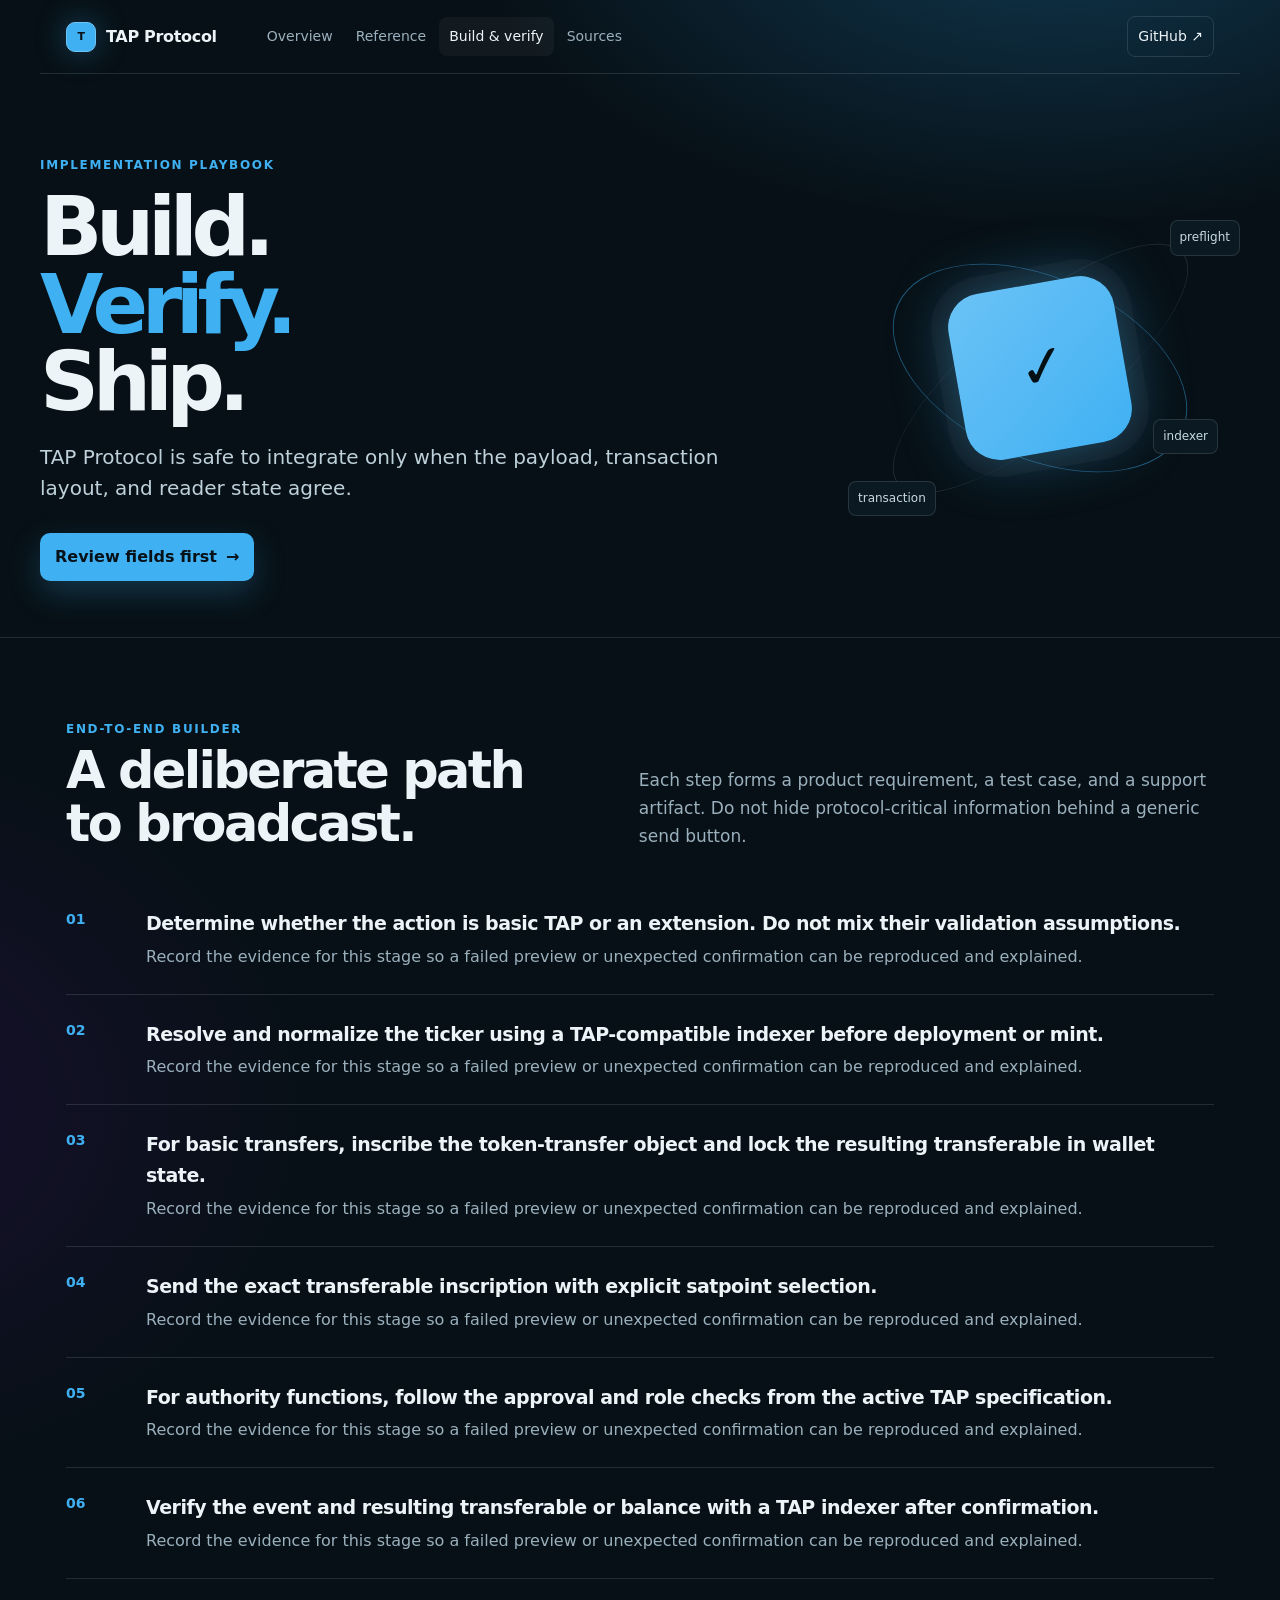
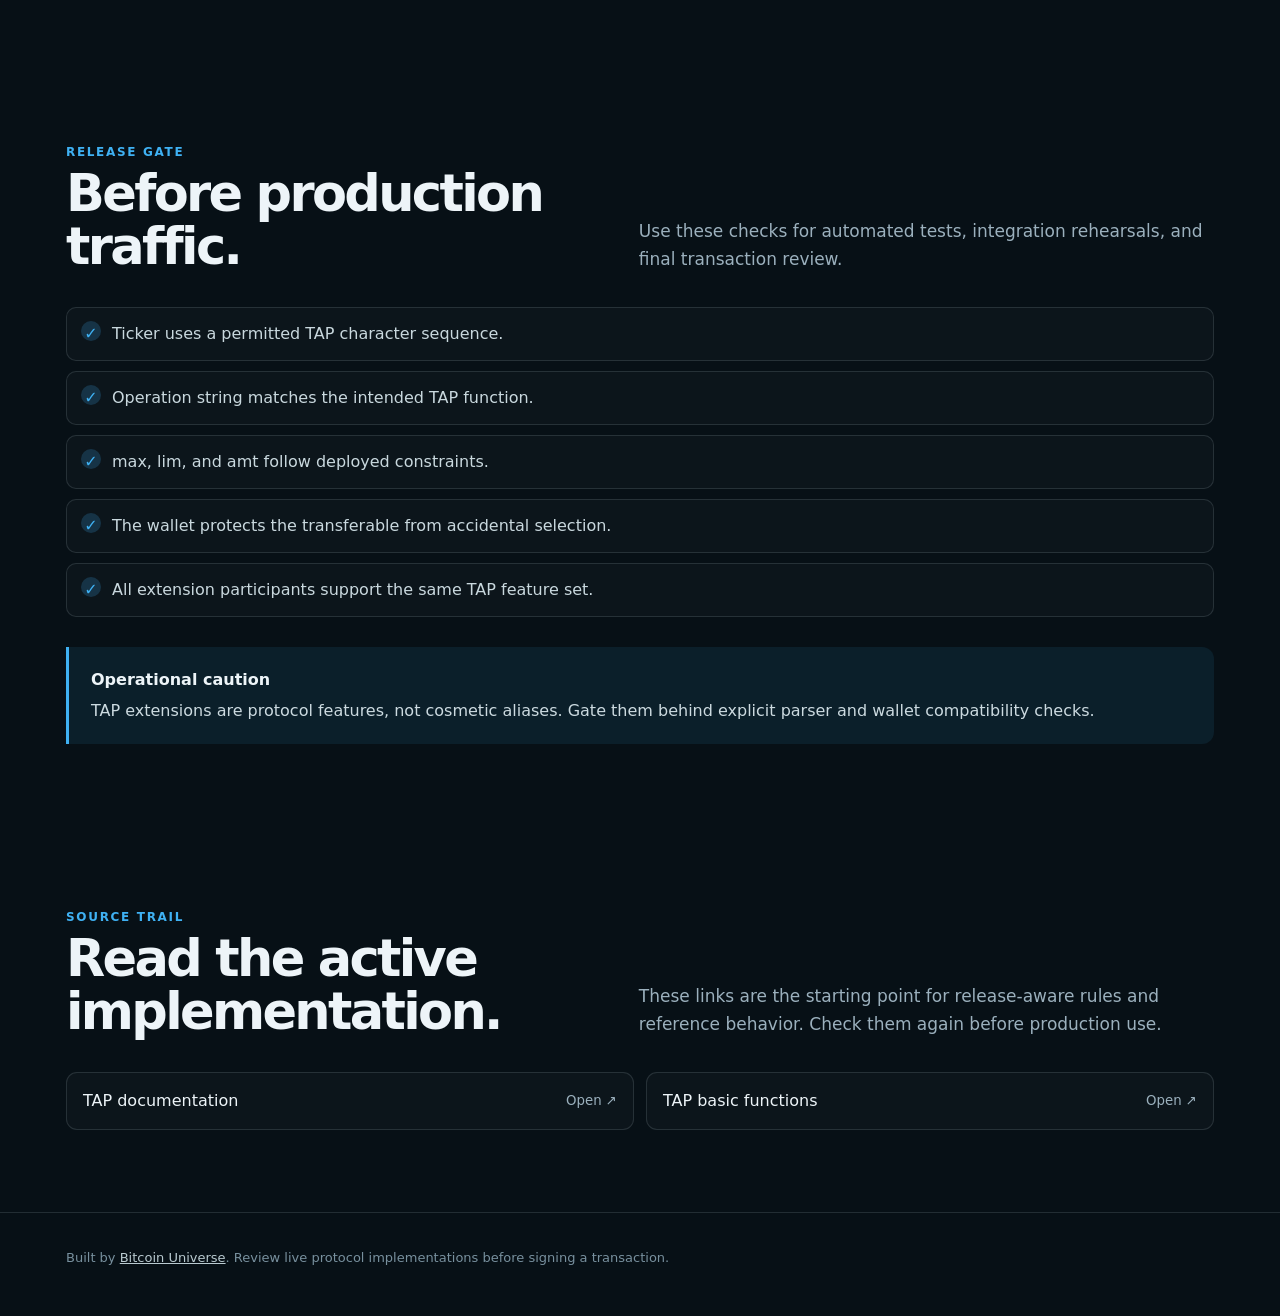
==== guide.html @ 57fd05d0 "Replace generic docs with protocol manuals" ====
<!doctype html>
<html lang="en"><head><meta charset="utf-8"><meta name="viewport" content="width=device-width,initial-scale=1"><meta name="description" content="Implementation and verification guide for TAP Protocol."><meta name="theme-color" content="#071016"><title>TAP Protocol build guide | Bitcoin Universe Docs</title><style>
:root{--accent:hsl(202 88% 60%);--ink:#edf4f8;--muted:#9bb0bd;--paper:#071016;--panel:#0d1921;--line:rgba(214,239,247,.13);--soft:rgba(255,255,255,.045)}*{box-sizing:border-box}html{scroll-behavior:smooth}body{margin:0;color:var(--ink);background:radial-gradient(900px 480px at 82% -80px,hsla(202,90%,56%,.25),transparent 64%),radial-gradient(680px 540px at -12% 38%,hsla(280,82%,48%,.12),transparent 70%),var(--paper);font:16px/1.62 ui-sans-serif,system-ui,-apple-system,BlinkMacSystemFont,"Segoe UI",sans-serif}.top{height:74px;display:flex;gap:22px;align-items:center;max-width:1200px;margin:auto;padding:0 26px;border-bottom:1px solid var(--line);position:relative;z-index:4}.brand{display:flex;align-items:center;gap:10px;color:var(--ink);text-decoration:none;font-weight:760;letter-spacing:-.02em}.brand b{display:grid;place-items:center;width:30px;height:30px;border:1px solid color-mix(in srgb,var(--accent),white 25%);border-radius:9px;color:#081115;background:var(--accent);font-size:11px;box-shadow:0 0 30px color-mix(in srgb,var(--accent),transparent 65%)}nav{display:flex;gap:3px;margin-left:18px}nav a,.repo{color:var(--muted);text-decoration:none;padding:8px 10px;border-radius:8px;font-size:14px}nav a:hover,nav a.active{color:var(--ink);background:var(--soft)}.repo{margin-left:auto;border:1px solid var(--line);color:var(--ink)}.wrap{max-width:1200px;margin:auto;padding:0 26px}.hero{min-height:520px;padding:82px 0 56px;display:grid;grid-template-columns:minmax(0,1fr) 400px;gap:55px;align-items:center}.eyebrow{font-size:12px;letter-spacing:.14em;text-transform:uppercase;color:var(--accent);font-weight:800}.hero h1{font-size:clamp(48px,7.7vw,94px);letter-spacing:-.078em;line-height:.94;margin:13px 0 22px;max-width:720px}.hero p{color:#bed0da;font-size:20px;line-height:1.55;max-width:690px;margin:0}.chips{display:flex;flex-wrap:wrap;gap:8px;margin-top:28px}.chip{padding:6px 10px;border:1px solid var(--line);border-radius:999px;color:#c3d1d8;background:rgba(255,255,255,.025);font-size:12px}.cta{display:inline-flex;align-items:center;gap:9px;margin-top:29px;padding:11px 15px;background:var(--accent);color:#061118;text-decoration:none;font-weight:800;border-radius:10px;box-shadow:0 12px 32px color-mix(in srgb,var(--accent),transparent 77%)}.orbit{height:380px;position:relative;display:grid;place-items:center;isolation:isolate}.orbit:before,.orbit:after{content:"";position:absolute;border:1px solid color-mix(in srgb,var(--accent),transparent 55%);border-radius:50%;z-index:-1}.orbit:before{width:310px;height:310px;transform:rotate(24deg) scaleY(.58)}.orbit:after{width:365px;height:365px;border-color:var(--line);transform:rotate(-39deg) scaleY(.33)}.core{width:168px;height:168px;border-radius:34px;display:grid;place-items:center;background:linear-gradient(140deg,color-mix(in srgb,var(--accent),white 22%),var(--accent));color:#051014;font-size:58px;font-weight:900;letter-spacing:-.11em;box-shadow:0 0 0 17px rgba(255,255,255,.028),0 0 60px color-mix(in srgb,var(--accent),transparent 58%);transform:rotate(-10deg)}.node{position:absolute;border:1px solid var(--line);background:#0b1922;color:#c8d9e1;padding:7px 9px;border-radius:8px;font-size:12px}.node.one{top:42px;right:0}.node.two{bottom:42px;left:8px}.node.three{right:22px;bottom:104px}.divider{height:1px;background:var(--line)}section{padding:82px 0}.section-head{display:grid;grid-template-columns:minmax(0,1fr) minmax(0,1.1fr);gap:50px;margin-bottom:34px}.section-head h2{letter-spacing:-.052em;font-size:clamp(29px,4.1vw,51px);line-height:1.03;margin:6px 0 0}.section-head p{color:var(--muted);align-self:end;margin:0;font-size:17px}.grid{display:grid;gap:16px}.four{grid-template-columns:repeat(4,1fr)}.three{grid-template-columns:repeat(3,1fr)}.card{border:1px solid var(--line);background:linear-gradient(145deg,rgba(255,255,255,.055),rgba(255,255,255,.018));border-radius:15px;padding:20px;min-width:0}.card .number{color:var(--accent);font-size:12px;font-weight:800;letter-spacing:.11em}.card h3{font-size:18px;letter-spacing:-.025em;line-height:1.2;margin:15px 0 8px}.card p{color:var(--muted);font-size:14px;margin:0}.steps{counter-reset:step}.step{counter-increment:step;position:relative;padding:22px 17px 18px 29px;border-left:1px solid var(--line)}.step:before{content:counter(step,decimal-leading-zero);position:absolute;top:22px;left:-11px;color:var(--accent);font-size:10px;font-weight:900;background:var(--paper);padding:3px}.step h3{margin:0 0 7px;font-size:17px;line-height:1.25}.step p{margin:0;color:var(--muted);font-size:14px}.callout{border-left:3px solid var(--accent);border-radius:0 12px 12px 0;background:color-mix(in srgb,var(--accent),transparent 91%);padding:20px 22px;color:#ccdae0}.callout b{display:block;color:var(--ink);margin-bottom:5px}.packet{padding:0;overflow:hidden}.packet header{display:flex;align-items:center;justify-content:space-between;padding:13px 16px;border-bottom:1px solid var(--line);font-size:13px;font-weight:800}.packet button{background:transparent;color:var(--muted);border:1px solid var(--line);border-radius:6px;padding:4px 7px;cursor:pointer;font:inherit;font-size:11px}.packet button:hover{color:var(--ink)}pre{white-space:pre-wrap;overflow:auto;padding:18px;margin:0;color:#c5e7f3;font:13px/1.65 ui-monospace,SFMono-Regular,Consolas,monospace;background:#071219}.table-wrap{overflow:auto;border:1px solid var(--line);border-radius:14px}table{width:100%;border-collapse:collapse;min-width:690px;background:rgba(255,255,255,.018)}th,td{text-align:left;padding:14px 15px;border-bottom:1px solid var(--line);vertical-align:top}th{font-size:11px;letter-spacing:.1em;text-transform:uppercase;color:var(--accent);background:rgba(255,255,255,.025)}td{font-size:14px;color:#c0d0d8}td:first-child{font-family:ui-monospace,monospace;color:#ecf5f8;font-weight:700}tr:last-child td{border-bottom:0}.checklist{list-style:none;padding:0;margin:0;display:grid;gap:10px}.checklist li{display:flex;gap:11px;padding:13px 14px;border:1px solid var(--line);border-radius:10px;color:#c9d8de;background:rgba(255,255,255,.025)}.checklist li:before{content:'✓';display:grid;place-items:center;flex:0 0 20px;width:20px;height:20px;border-radius:50%;background:color-mix(in srgb,var(--accent),transparent 80%);color:var(--accent);font-weight:900}.sources{display:grid;grid-template-columns:repeat(2,minmax(0,1fr));gap:12px}.source{display:flex;align-items:center;justify-content:space-between;gap:16px;padding:15px 16px;border:1px solid var(--line);border-radius:11px;color:var(--ink);text-decoration:none;background:rgba(255,255,255,.025)}.source small{color:var(--muted);white-space:nowrap}.footer{padding:34px 0 48px;border-top:1px solid var(--line);color:#78909e;font-size:13px}.footer a{color:#b9cad0}.guide-list{display:grid;gap:0;counter-reset:guide}.guide-list article{counter-increment:guide;display:grid;grid-template-columns:62px 1fr;gap:18px;padding:24px 0;border-bottom:1px solid var(--line)}.guide-list article:before{content:counter(guide,decimal-leading-zero);color:var(--accent);font-weight:900;font-size:14px}.guide-list h3{margin:0 0 5px;font-size:19px;letter-spacing:-.025em}.guide-list p{margin:0;color:var(--muted)}.mini{font-size:13px;color:var(--muted)}@media(max-width:800px){.top{padding:0 16px;height:auto;min-height:66px;flex-wrap:wrap;gap:8px}.brand{margin-right:auto}nav{order:3;margin:0 -8px 7px;width:100%;overflow:auto}.repo{margin:0}.wrap{padding:0 17px}.hero{grid-template-columns:1fr;padding:56px 0 26px;gap:5px;min-height:0}.hero h1{font-size:58px}.orbit{height:230px;transform:scale(.72);margin:-28px}.section-head{grid-template-columns:1fr;gap:15px}.four,.three{grid-template-columns:1fr}.sources{grid-template-columns:1fr}section{padding:55px 0}}
</style></head><body><header class="top"><a class="brand" href="index.html"><b>T</b><span>TAP Protocol</span></a><nav><a class="" href="index.html">Overview</a><a class="" href="reference.html">Reference</a><a class="active" href="guide.html">Build & verify</a><a href="#sources">Sources</a></nav><a class="repo" href="https://github.com/bitcoinuniverse/tap-docs">GitHub ↗</a></header><main><div class="wrap hero" style="min-height:410px"><div><div class="eyebrow">Implementation playbook</div><h1 style="font-size:clamp(46px,7vw,82px)">Build.<br><i style="font-style:normal;color:var(--accent)">Verify.</i><br>Ship.</h1><p>TAP Protocol is safe to integrate only when the payload, transaction layout, and reader state agree.</p><a class="cta" href="reference.html">Review fields first <span>→</span></a></div><div class="orbit" aria-hidden="true"><div class="core">✓</div><span class="node one">preflight</span><span class="node two">transaction</span><span class="node three">indexer</span></div></div><div class="divider"></div><section><div class="wrap"><div class="section-head"><div><div class="eyebrow">End-to-end builder</div><h2>A deliberate path to broadcast.</h2></div><p>Each step forms a product requirement, a test case, and a support artifact. Do not hide protocol-critical information behind a generic send button.</p></div><div class="guide-list"><article><div><h3>Determine whether the action is basic TAP or an extension. Do not mix their validation assumptions.</h3><p>Record the evidence for this stage so a failed preview or unexpected confirmation can be reproduced and explained.</p></div></article><article><div><h3>Resolve and normalize the ticker using a TAP-compatible indexer before deployment or mint.</h3><p>Record the evidence for this stage so a failed preview or unexpected confirmation can be reproduced and explained.</p></div></article><article><div><h3>For basic transfers, inscribe the token-transfer object and lock the resulting transferable in wallet state.</h3><p>Record the evidence for this stage so a failed preview or unexpected confirmation can be reproduced and explained.</p></div></article><article><div><h3>Send the exact transferable inscription with explicit satpoint selection.</h3><p>Record the evidence for this stage so a failed preview or unexpected confirmation can be reproduced and explained.</p></div></article><article><div><h3>For authority functions, follow the approval and role checks from the active TAP specification.</h3><p>Record the evidence for this stage so a failed preview or unexpected confirmation can be reproduced and explained.</p></div></article><article><div><h3>Verify the event and resulting transferable or balance with a TAP indexer after confirmation.</h3><p>Record the evidence for this stage so a failed preview or unexpected confirmation can be reproduced and explained.</p></div></article></div></div></section><section><div class="wrap"><div class="section-head"><div><div class="eyebrow">Release gate</div><h2>Before production traffic.</h2></div><p>Use these checks for automated tests, integration rehearsals, and final transaction review.</p></div><ul class="checklist"><li>Ticker uses a permitted TAP character sequence.</li><li>Operation string matches the intended TAP function.</li><li>max, lim, and amt follow deployed constraints.</li><li>The wallet protects the transferable from accidental selection.</li><li>All extension participants support the same TAP feature set.</li></ul><div class="callout" style="margin-top:30px"><b>Operational caution</b>TAP extensions are protocol features, not cosmetic aliases. Gate them behind explicit parser and wallet compatibility checks.</div></div></section><section id="sources"><div class="wrap"><div class="section-head"><div><div class="eyebrow">Source trail</div><h2>Read the active implementation.</h2></div><p>These links are the starting point for release-aware rules and reference behavior. Check them again before production use.</p></div><div class="sources"><a class="source" href="https://docs.tap-protocol.com/" target="_blank" rel="noreferrer"><span>TAP documentation</span><small>Open ↗</small></a><a class="source" href="https://docs.tap-protocol.com/functions/quickstart" target="_blank" rel="noreferrer"><span>TAP basic functions</span><small>Open ↗</small></a></div></div></section></main><footer class="footer"><div class="wrap">Built by <a href="https://github.com/bitcoinuniverse">Bitcoin Universe</a>. Review live protocol implementations before signing a transaction.</div></footer><script>for(const b of document.querySelectorAll('[data-copy]'))b.addEventListener('click',async()=>{try{await navigator.clipboard.writeText(b.dataset.copy);const t=b.textContent;b.textContent='Copied';setTimeout(()=>b.textContent=t,1200)}catch{b.textContent='Select text'}})</script></body></html>
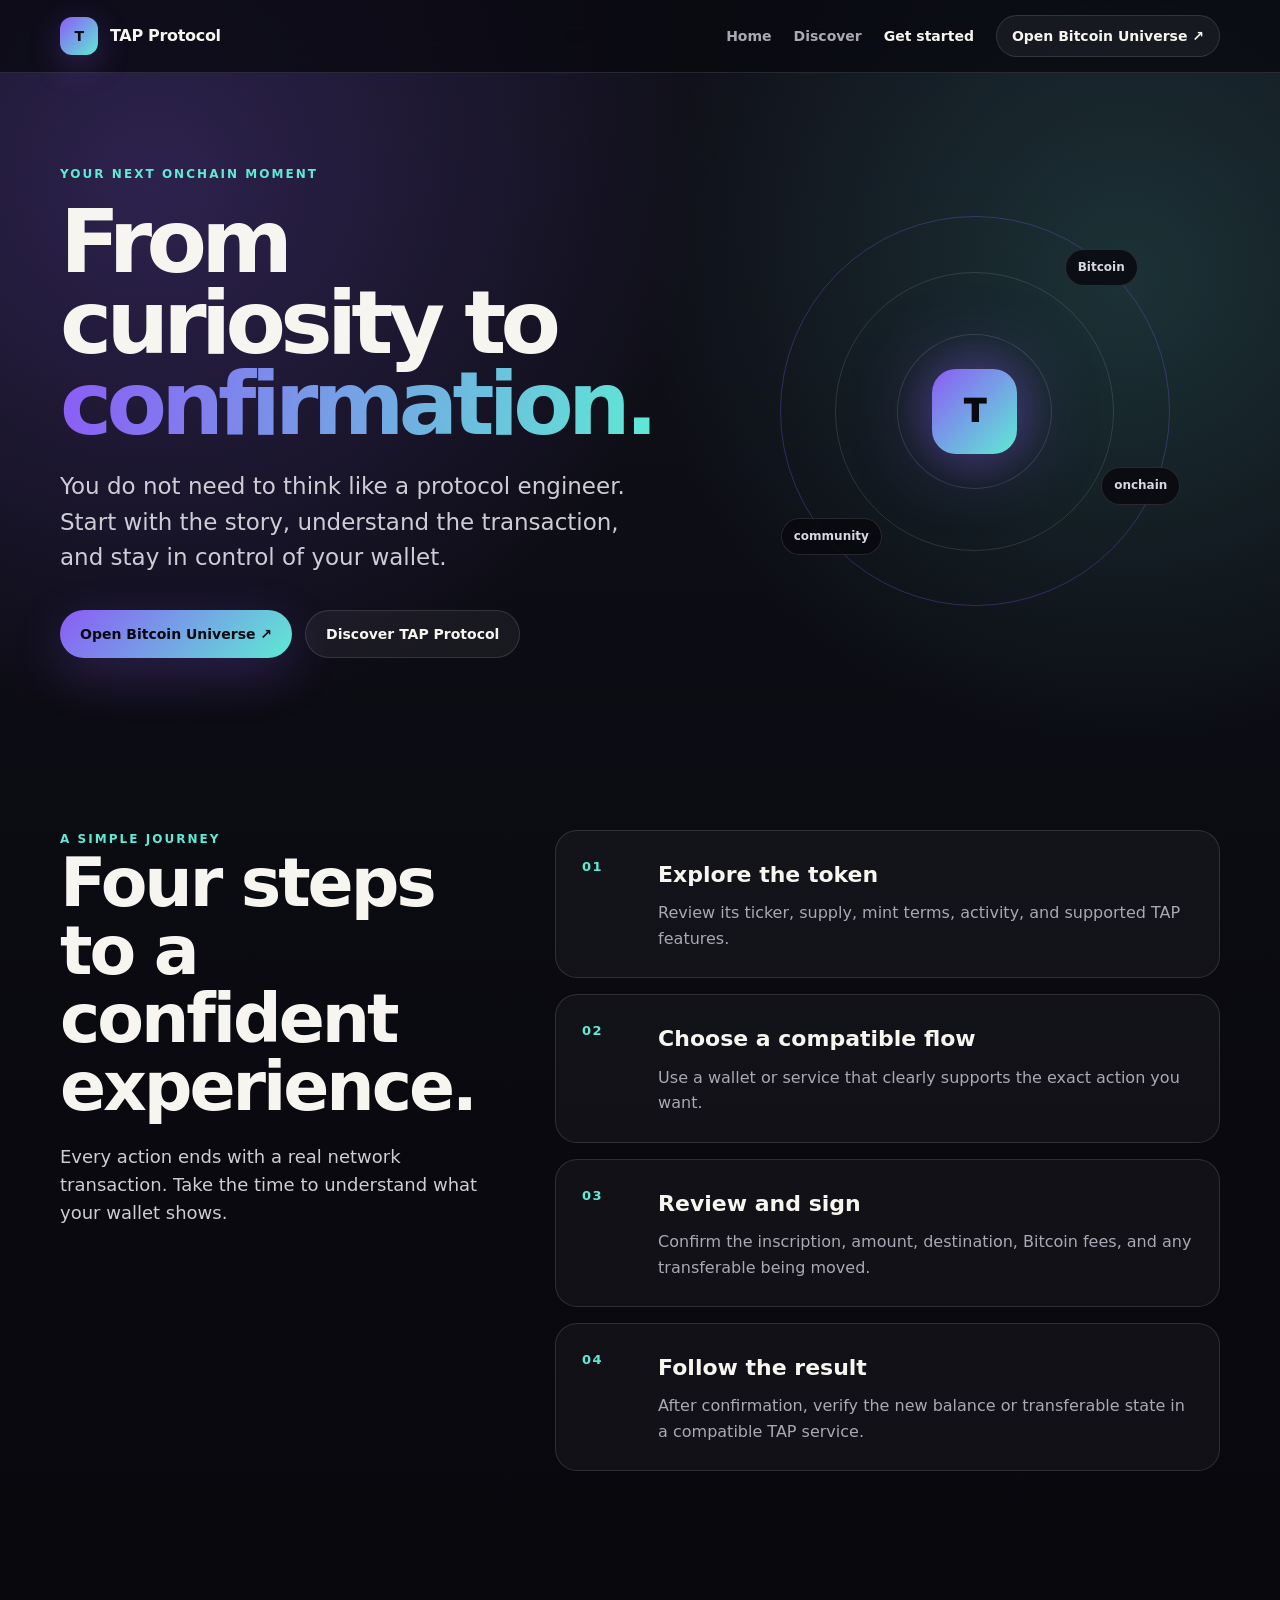
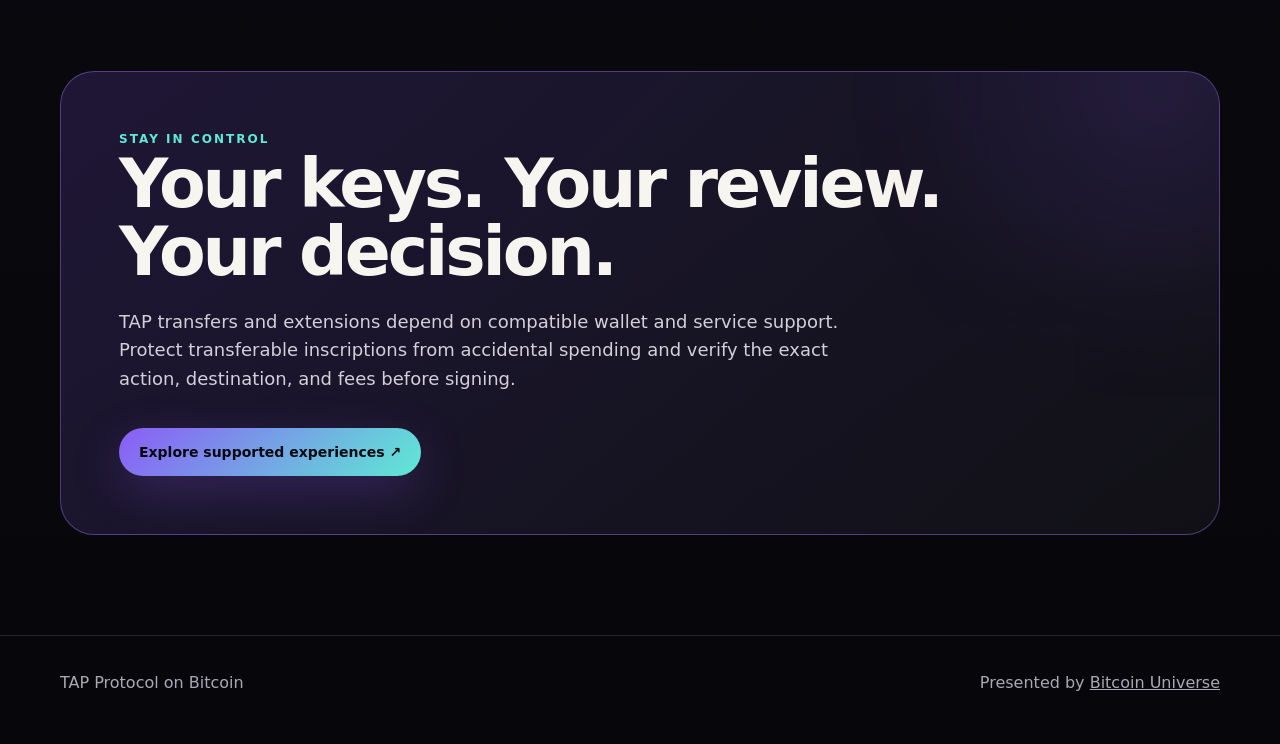
==== commit 6ad11027: "docs: make the public experience user-first" ====
--- a/guide.html
+++ b/guide.html
@@ -1,4 +1,18 @@
 <!doctype html>
-<html lang="en"><head><meta charset="utf-8"><meta name="viewport" content="width=device-width,initial-scale=1"><meta name="description" content="Implementation and verification guide for TAP Protocol."><meta name="theme-color" content="#071016"><title>TAP Protocol build guide | Bitcoin Universe Docs</title><style>
-:root{--accent:hsl(202 88% 60%);--ink:#edf4f8;--muted:#9bb0bd;--paper:#071016;--panel:#0d1921;--line:rgba(214,239,247,.13);--soft:rgba(255,255,255,.045)}*{box-sizing:border-box}html{scroll-behavior:smooth}body{margin:0;color:var(--ink);background:radial-gradient(900px 480px at 82% -80px,hsla(202,90%,56%,.25),transparent 64%),radial-gradient(680px 540px at -12% 38%,hsla(280,82%,48%,.12),transparent 70%),var(--paper);font:16px/1.62 ui-sans-serif,system-ui,-apple-system,BlinkMacSystemFont,"Segoe UI",sans-serif}.top{height:74px;display:flex;gap:22px;align-items:center;max-width:1200px;margin:auto;padding:0 26px;border-bottom:1px solid var(--line);position:relative;z-index:4}.brand{display:flex;align-items:center;gap:10px;color:var(--ink);text-decoration:none;font-weight:760;letter-spacing:-.02em}.brand b{display:grid;place-items:center;width:30px;height:30px;border:1px solid color-mix(in srgb,var(--accent),white 25%);border-radius:9px;color:#081115;background:var(--accent);font-size:11px;box-shadow:0 0 30px color-mix(in srgb,var(--accent),transparent 65%)}nav{display:flex;gap:3px;margin-left:18px}nav a,.repo{color:var(--muted);text-decoration:none;padding:8px 10px;border-radius:8px;font-size:14px}nav a:hover,nav a.active{color:var(--ink);background:var(--soft)}.repo{margin-left:auto;border:1px solid var(--line);color:var(--ink)}.wrap{max-width:1200px;margin:auto;padding:0 26px}.hero{min-height:520px;padding:82px 0 56px;display:grid;grid-template-columns:minmax(0,1fr) 400px;gap:55px;align-items:center}.eyebrow{font-size:12px;letter-spacing:.14em;text-transform:uppercase;color:var(--accent);font-weight:800}.hero h1{font-size:clamp(48px,7.7vw,94px);letter-spacing:-.078em;line-height:.94;margin:13px 0 22px;max-width:720px}.hero p{color:#bed0da;font-size:20px;line-height:1.55;max-width:690px;margin:0}.chips{display:flex;flex-wrap:wrap;gap:8px;margin-top:28px}.chip{padding:6px 10px;border:1px solid var(--line);border-radius:999px;color:#c3d1d8;background:rgba(255,255,255,.025);font-size:12px}.cta{display:inline-flex;align-items:center;gap:9px;margin-top:29px;padding:11px 15px;background:var(--accent);color:#061118;text-decoration:none;font-weight:800;border-radius:10px;box-shadow:0 12px 32px color-mix(in srgb,var(--accent),transparent 77%)}.orbit{height:380px;position:relative;display:grid;place-items:center;isolation:isolate}.orbit:before,.orbit:after{content:"";position:absolute;border:1px solid color-mix(in srgb,var(--accent),transparent 55%);border-radius:50%;z-index:-1}.orbit:before{width:310px;height:310px;transform:rotate(24deg) scaleY(.58)}.orbit:after{width:365px;height:365px;border-color:var(--line);transform:rotate(-39deg) scaleY(.33)}.core{width:168px;height:168px;border-radius:34px;display:grid;place-items:center;background:linear-gradient(140deg,color-mix(in srgb,var(--accent),white 22%),var(--accent));color:#051014;font-size:58px;font-weight:900;letter-spacing:-.11em;box-shadow:0 0 0 17px rgba(255,255,255,.028),0 0 60px color-mix(in srgb,var(--accent),transparent 58%);transform:rotate(-10deg)}.node{position:absolute;border:1px solid var(--line);background:#0b1922;color:#c8d9e1;padding:7px 9px;border-radius:8px;font-size:12px}.node.one{top:42px;right:0}.node.two{bottom:42px;left:8px}.node.three{right:22px;bottom:104px}.divider{height:1px;background:var(--line)}section{padding:82px 0}.section-head{display:grid;grid-template-columns:minmax(0,1fr) minmax(0,1.1fr);gap:50px;margin-bottom:34px}.section-head h2{letter-spacing:-.052em;font-size:clamp(29px,4.1vw,51px);line-height:1.03;margin:6px 0 0}.section-head p{color:var(--muted);align-self:end;margin:0;font-size:17px}.grid{display:grid;gap:16px}.four{grid-template-columns:repeat(4,1fr)}.three{grid-template-columns:repeat(3,1fr)}.card{border:1px solid var(--line);background:linear-gradient(145deg,rgba(255,255,255,.055),rgba(255,255,255,.018));border-radius:15px;padding:20px;min-width:0}.card .number{color:var(--accent);font-size:12px;font-weight:800;letter-spacing:.11em}.card h3{font-size:18px;letter-spacing:-.025em;line-height:1.2;margin:15px 0 8px}.card p{color:var(--muted);font-size:14px;margin:0}.steps{counter-reset:step}.step{counter-increment:step;position:relative;padding:22px 17px 18px 29px;border-left:1px solid var(--line)}.step:before{content:counter(step,decimal-leading-zero);position:absolute;top:22px;left:-11px;color:var(--accent);font-size:10px;font-weight:900;background:var(--paper);padding:3px}.step h3{margin:0 0 7px;font-size:17px;line-height:1.25}.step p{margin:0;color:var(--muted);font-size:14px}.callout{border-left:3px solid var(--accent);border-radius:0 12px 12px 0;background:color-mix(in srgb,var(--accent),transparent 91%);padding:20px 22px;color:#ccdae0}.callout b{display:block;color:var(--ink);margin-bottom:5px}.packet{padding:0;overflow:hidden}.packet header{display:flex;align-items:center;justify-content:space-between;padding:13px 16px;border-bottom:1px solid var(--line);font-size:13px;font-weight:800}.packet button{background:transparent;color:var(--muted);border:1px solid var(--line);border-radius:6px;padding:4px 7px;cursor:pointer;font:inherit;font-size:11px}.packet button:hover{color:var(--ink)}pre{white-space:pre-wrap;overflow:auto;padding:18px;margin:0;color:#c5e7f3;font:13px/1.65 ui-monospace,SFMono-Regular,Consolas,monospace;background:#071219}.table-wrap{overflow:auto;border:1px solid var(--line);border-radius:14px}table{width:100%;border-collapse:collapse;min-width:690px;background:rgba(255,255,255,.018)}th,td{text-align:left;padding:14px 15px;border-bottom:1px solid var(--line);vertical-align:top}th{font-size:11px;letter-spacing:.1em;text-transform:uppercase;color:var(--accent);background:rgba(255,255,255,.025)}td{font-size:14px;color:#c0d0d8}td:first-child{font-family:ui-monospace,monospace;color:#ecf5f8;font-weight:700}tr:last-child td{border-bottom:0}.checklist{list-style:none;padding:0;margin:0;display:grid;gap:10px}.checklist li{display:flex;gap:11px;padding:13px 14px;border:1px solid var(--line);border-radius:10px;color:#c9d8de;background:rgba(255,255,255,.025)}.checklist li:before{content:'✓';display:grid;place-items:center;flex:0 0 20px;width:20px;height:20px;border-radius:50%;background:color-mix(in srgb,var(--accent),transparent 80%);color:var(--accent);font-weight:900}.sources{display:grid;grid-template-columns:repeat(2,minmax(0,1fr));gap:12px}.source{display:flex;align-items:center;justify-content:space-between;gap:16px;padding:15px 16px;border:1px solid var(--line);border-radius:11px;color:var(--ink);text-decoration:none;background:rgba(255,255,255,.025)}.source small{color:var(--muted);white-space:nowrap}.footer{padding:34px 0 48px;border-top:1px solid var(--line);color:#78909e;font-size:13px}.footer a{color:#b9cad0}.guide-list{display:grid;gap:0;counter-reset:guide}.guide-list article{counter-increment:guide;display:grid;grid-template-columns:62px 1fr;gap:18px;padding:24px 0;border-bottom:1px solid var(--line)}.guide-list article:before{content:counter(guide,decimal-leading-zero);color:var(--accent);font-weight:900;font-size:14px}.guide-list h3{margin:0 0 5px;font-size:19px;letter-spacing:-.025em}.guide-list p{margin:0;color:var(--muted)}.mini{font-size:13px;color:var(--muted)}@media(max-width:800px){.top{padding:0 16px;height:auto;min-height:66px;flex-wrap:wrap;gap:8px}.brand{margin-right:auto}nav{order:3;margin:0 -8px 7px;width:100%;overflow:auto}.repo{margin:0}.wrap{padding:0 17px}.hero{grid-template-columns:1fr;padding:56px 0 26px;gap:5px;min-height:0}.hero h1{font-size:58px}.orbit{height:230px;transform:scale(.72);margin:-28px}.section-head{grid-template-columns:1fr;gap:15px}.four,.three{grid-template-columns:1fr}.sources{grid-template-columns:1fr}section{padding:55px 0}}
-</style></head><body><header class="top"><a class="brand" href="index.html"><b>T</b><span>TAP Protocol</span></a><nav><a class="" href="index.html">Overview</a><a class="" href="reference.html">Reference</a><a class="active" href="guide.html">Build & verify</a><a href="#sources">Sources</a></nav><a class="repo" href="https://github.com/bitcoinuniverse/tap-docs">GitHub ↗</a></header><main><div class="wrap hero" style="min-height:410px"><div><div class="eyebrow">Implementation playbook</div><h1 style="font-size:clamp(46px,7vw,82px)">Build.<br><i style="font-style:normal;color:var(--accent)">Verify.</i><br>Ship.</h1><p>TAP Protocol is safe to integrate only when the payload, transaction layout, and reader state agree.</p><a class="cta" href="reference.html">Review fields first <span>→</span></a></div><div class="orbit" aria-hidden="true"><div class="core">✓</div><span class="node one">preflight</span><span class="node two">transaction</span><span class="node three">indexer</span></div></div><div class="divider"></div><section><div class="wrap"><div class="section-head"><div><div class="eyebrow">End-to-end builder</div><h2>A deliberate path to broadcast.</h2></div><p>Each step forms a product requirement, a test case, and a support artifact. Do not hide protocol-critical information behind a generic send button.</p></div><div class="guide-list"><article><div><h3>Determine whether the action is basic TAP or an extension. Do not mix their validation assumptions.</h3><p>Record the evidence for this stage so a failed preview or unexpected confirmation can be reproduced and explained.</p></div></article><article><div><h3>Resolve and normalize the ticker using a TAP-compatible indexer before deployment or mint.</h3><p>Record the evidence for this stage so a failed preview or unexpected confirmation can be reproduced and explained.</p></div></article><article><div><h3>For basic transfers, inscribe the token-transfer object and lock the resulting transferable in wallet state.</h3><p>Record the evidence for this stage so a failed preview or unexpected confirmation can be reproduced and explained.</p></div></article><article><div><h3>Send the exact transferable inscription with explicit satpoint selection.</h3><p>Record the evidence for this stage so a failed preview or unexpected confirmation can be reproduced and explained.</p></div></article><article><div><h3>For authority functions, follow the approval and role checks from the active TAP specification.</h3><p>Record the evidence for this stage so a failed preview or unexpected confirmation can be reproduced and explained.</p></div></article><article><div><h3>Verify the event and resulting transferable or balance with a TAP indexer after confirmation.</h3><p>Record the evidence for this stage so a failed preview or unexpected confirmation can be reproduced and explained.</p></div></article></div></div></section><section><div class="wrap"><div class="section-head"><div><div class="eyebrow">Release gate</div><h2>Before production traffic.</h2></div><p>Use these checks for automated tests, integration rehearsals, and final transaction review.</p></div><ul class="checklist"><li>Ticker uses a permitted TAP character sequence.</li><li>Operation string matches the intended TAP function.</li><li>max, lim, and amt follow deployed constraints.</li><li>The wallet protects the transferable from accidental selection.</li><li>All extension participants support the same TAP feature set.</li></ul><div class="callout" style="margin-top:30px"><b>Operational caution</b>TAP extensions are protocol features, not cosmetic aliases. Gate them behind explicit parser and wallet compatibility checks.</div></div></section><section id="sources"><div class="wrap"><div class="section-head"><div><div class="eyebrow">Source trail</div><h2>Read the active implementation.</h2></div><p>These links are the starting point for release-aware rules and reference behavior. Check them again before production use.</p></div><div class="sources"><a class="source" href="https://docs.tap-protocol.com/" target="_blank" rel="noreferrer"><span>TAP documentation</span><small>Open ↗</small></a><a class="source" href="https://docs.tap-protocol.com/functions/quickstart" target="_blank" rel="noreferrer"><span>TAP basic functions</span><small>Open ↗</small></a></div></div></section></main><footer class="footer"><div class="wrap">Built by <a href="https://github.com/bitcoinuniverse">Bitcoin Universe</a>. Review live protocol implementations before signing a transaction.</div></footer><script>for(const b of document.querySelectorAll('[data-copy]'))b.addEventListener('click',async()=>{try{await navigator.clipboard.writeText(b.dataset.copy);const t=b.textContent;b.textContent='Copied';setTimeout(()=>b.textContent=t,1200)}catch{b.textContent='Select text'}})</script></body></html>+<html lang="en">
+<head>
+  <meta charset="utf-8">
+  <meta name="viewport" content="width=device-width,initial-scale=1">
+  <title>Get started with TAP Protocol — Bitcoin Universe</title>
+  <meta name="description" content="A simple, user-first path for exploring TAP Protocol safely.">
+  <meta name="theme-color" content="#09090f">
+  <link rel="stylesheet" href="styles.css">
+</head>
+<body style="--accent:#8b5cf6;--accent-2:#5eead4">
+<div class="topbar"><div class="wrap nav"><a class="brand" href="index.html"><span class="brand-mark">T</span><span>TAP Protocol</span></a><nav class="nav-links" aria-label="Main navigation"><a href="index.html">Home</a><a href="reference.html">Discover</a><a href="guide.html" aria-current="page">Get started</a><a class="nav-cta" href="https://inscribe.bitcoinuniverse.io/">Open Bitcoin Universe ↗</a></nav></div></div>
+<main>
+  <div class="wrap hero compact"><div><div class="eyebrow">Your next onchain moment</div><h1>From curiosity to <span class="gradient">confirmation.</span></h1><p class="lede">You do not need to think like a protocol engineer. Start with the story, understand the transaction, and stay in control of your wallet.</p><div class="actions"><a class="button primary" href="https://inscribe.bitcoinuniverse.io/">Open Bitcoin Universe ↗</a><a class="button secondary" href="reference.html">Discover TAP Protocol</a></div></div><div class="hero-art" aria-hidden="true"><div class="orbit"><div class="core">T</div><span class="spark one">Bitcoin</span><span class="spark two">community</span><span class="spark three">onchain</span></div></div></div>
+  <section><div class="wrap story"><div class="story-copy"><div class="eyebrow">A simple journey</div><h2>Four steps to a confident experience.</h2><p class="lede" style="font-size:18px;margin-top:22px">Every action ends with a real network transaction. Take the time to understand what your wallet shows.</p></div><div class="story-list"><article class="story-item"><b>01</b><div><h3>Explore the token</h3><p>Review its ticker, supply, mint terms, activity, and supported TAP features.</p></div></article><article class="story-item"><b>02</b><div><h3>Choose a compatible flow</h3><p>Use a wallet or service that clearly supports the exact action you want.</p></div></article><article class="story-item"><b>03</b><div><h3>Review and sign</h3><p>Confirm the inscription, amount, destination, Bitcoin fees, and any transferable being moved.</p></div></article><article class="story-item"><b>04</b><div><h3>Follow the result</h3><p>After confirmation, verify the new balance or transferable state in a compatible TAP service.</p></div></article></div></div></section>
+  <section><div class="wrap spotlight"><div class="eyebrow">Stay in control</div><h2>Your keys. Your review. Your decision.</h2><p>TAP transfers and extensions depend on compatible wallet and service support. Protect transferable inscriptions from accidental spending and verify the exact action, destination, and fees before signing.</p><div class="actions"><a class="button primary" href="https://inscribe.bitcoinuniverse.io/">Explore supported experiences ↗</a></div></div></section>
+</main>
+<footer><div class="wrap footer-inner"><span>TAP Protocol on Bitcoin</span><span>Presented by <a href="https://github.com/bitcoinuniverse/tap">Bitcoin Universe</a></span></div></footer></body></html>
--- a/styles.css
+++ b/styles.css
@@ -0,0 +1,137 @@
+:root {
+  color-scheme: dark;
+  --ink: #f7f5ef;
+  --muted: #aaa8b3;
+  --panel: rgba(255, 255, 255, 0.06);
+  --line: rgba(255, 255, 255, 0.12);
+  --accent: #ff8a3d;
+  --accent-2: #ffd166;
+  --bg: #09090f;
+  font-family: Inter, ui-sans-serif, system-ui, -apple-system, BlinkMacSystemFont, "Segoe UI", sans-serif;
+}
+* { box-sizing: border-box; }
+html { scroll-behavior: smooth; }
+body {
+  margin: 0;
+  min-width: 320px;
+  color: var(--ink);
+  background:
+    radial-gradient(circle at 12% 8%, color-mix(in srgb, var(--accent) 24%, transparent), transparent 34rem),
+    radial-gradient(circle at 88% 12%, color-mix(in srgb, var(--accent-2) 16%, transparent), transparent 30rem),
+    linear-gradient(180deg, #11111b 0%, var(--bg) 48%, #07070b 100%);
+  line-height: 1.6;
+}
+body::before {
+  content: "";
+  position: fixed;
+  inset: 0;
+  pointer-events: none;
+  opacity: 0.18;
+  background-image: linear-gradient(rgba(255,255,255,.025) 1px, transparent 1px), linear-gradient(90deg, rgba(255,255,255,.025) 1px, transparent 1px);
+  background-size: 42px 42px;
+  mask-image: linear-gradient(to bottom, #000, transparent 78%);
+}
+a { color: inherit; }
+.wrap { width: min(1160px, calc(100% - 40px)); margin: 0 auto; }
+.topbar {
+  position: sticky;
+  top: 0;
+  z-index: 20;
+  backdrop-filter: blur(18px);
+  background: rgba(9,9,15,.75);
+  border-bottom: 1px solid var(--line);
+}
+.nav { min-height: 72px; display: flex; align-items: center; justify-content: space-between; gap: 24px; }
+.brand { display: inline-flex; align-items: center; gap: 12px; text-decoration: none; font-weight: 800; letter-spacing: -.02em; }
+.brand-mark {
+  display: grid;
+  place-items: center;
+  width: 38px;
+  height: 38px;
+  border-radius: 12px;
+  color: #09090f;
+  background: linear-gradient(135deg, var(--accent), var(--accent-2));
+  box-shadow: 0 10px 32px color-mix(in srgb, var(--accent) 28%, transparent);
+  font-size: 14px;
+}
+.nav-links { display: flex; align-items: center; gap: 22px; }
+.nav-links a { color: var(--muted); text-decoration: none; font-size: 14px; font-weight: 650; }
+.nav-links a:hover, .nav-links a[aria-current="page"] { color: var(--ink); }
+.nav-links .nav-cta { color: var(--ink); border: 1px solid var(--line); border-radius: 999px; padding: 9px 15px; background: rgba(255,255,255,.05); }
+.hero { min-height: 680px; display: grid; grid-template-columns: minmax(0, 1.1fr) minmax(320px, .9fr); align-items: center; gap: 70px; padding: 92px 0 72px; }
+.hero.compact { min-height: 560px; }
+.eyebrow { color: var(--accent-2); font-size: 12px; font-weight: 850; letter-spacing: .17em; text-transform: uppercase; }
+h1, h2, h3, p { margin-top: 0; }
+h1 { max-width: 880px; margin: 18px 0 24px; font-size: clamp(54px, 8vw, 112px); line-height: .92; letter-spacing: -.065em; }
+.hero.compact h1 { font-size: clamp(48px, 7vw, 88px); }
+.gradient { color: transparent; background: linear-gradient(100deg, var(--accent), var(--accent-2)); background-clip: text; -webkit-background-clip: text; }
+.lede { max-width: 690px; color: #ceccd4; font-size: clamp(18px, 2.2vw, 23px); line-height: 1.55; }
+.actions { display: flex; flex-wrap: wrap; gap: 13px; margin-top: 34px; }
+.button { display: inline-flex; align-items: center; justify-content: center; gap: 10px; min-height: 48px; padding: 0 20px; border-radius: 999px; text-decoration: none; font-size: 14px; font-weight: 800; }
+.button.primary { color: #09090f; background: linear-gradient(135deg, var(--accent), var(--accent-2)); box-shadow: 0 16px 50px color-mix(in srgb, var(--accent) 24%, transparent); }
+.button.secondary { border: 1px solid var(--line); background: rgba(255,255,255,.05); }
+.hero-art { position: relative; min-height: 430px; display: grid; place-items: center; }
+.orbit { width: min(390px, 88vw); aspect-ratio: 1; border-radius: 50%; border: 1px solid color-mix(in srgb, var(--accent) 30%, transparent); position: relative; animation: float 7s ease-in-out infinite; }
+.orbit::before, .orbit::after { content: ""; position: absolute; border-radius: inherit; border: 1px solid var(--line); }
+.orbit::before { inset: 14%; }
+.orbit::after { inset: 30%; background: radial-gradient(circle, color-mix(in srgb, var(--accent) 30%, transparent), transparent 70%); }
+.core { position: absolute; inset: 39%; z-index: 2; display: grid; place-items: center; border-radius: 28%; color: #09090f; font-size: clamp(18px, 3vw, 32px); font-weight: 950; background: linear-gradient(135deg, var(--accent), var(--accent-2)); box-shadow: 0 0 80px color-mix(in srgb, var(--accent) 38%, transparent); }
+.spark { position: absolute; display: inline-flex; padding: 8px 12px; border: 1px solid var(--line); border-radius: 999px; background: rgba(9,9,15,.84); color: #d8d6df; font-size: 12px; font-weight: 750; }
+.spark.one { top: 8%; right: 8%; }
+.spark.two { bottom: 13%; left: 0; }
+.spark.three { right: -3%; bottom: 26%; }
+.logo-art { max-width: 76%; max-height: 160px; filter: drop-shadow(0 18px 36px rgba(0,0,0,.36)); }
+.band { border-top: 1px solid var(--line); border-bottom: 1px solid var(--line); background: rgba(255,255,255,.025); }
+.band-inner { min-height: 92px; display: flex; align-items: center; justify-content: space-between; gap: 24px; color: #d7d5dc; }
+.band strong { color: var(--accent-2); }
+section { padding: 100px 0; }
+.section-head { display: grid; grid-template-columns: minmax(0, 1fr) minmax(280px, .6fr); gap: 70px; align-items: end; margin-bottom: 46px; }
+h2 { max-width: 760px; margin-bottom: 0; font-size: clamp(38px, 6vw, 68px); line-height: 1; letter-spacing: -.045em; }
+.section-head p { color: var(--muted); margin-bottom: 3px; }
+.grid { display: grid; grid-template-columns: repeat(3, minmax(0,1fr)); gap: 18px; }
+.card { min-height: 240px; padding: 30px; border: 1px solid var(--line); border-radius: 26px; background: linear-gradient(145deg, rgba(255,255,255,.075), rgba(255,255,255,.025)); box-shadow: 0 24px 70px rgba(0,0,0,.16); }
+.card .num { color: var(--accent-2); font-size: 11px; font-weight: 900; letter-spacing: .16em; }
+.card h3 { margin: 34px 0 12px; font-size: 25px; line-height: 1.15; letter-spacing: -.025em; }
+.card p { color: var(--muted); margin-bottom: 0; }
+.story { display: grid; grid-template-columns: .78fr 1.22fr; gap: 70px; align-items: start; }
+.story-copy { position: sticky; top: 110px; }
+.story-list { display: grid; gap: 16px; }
+.story-item { display: grid; grid-template-columns: 58px 1fr; gap: 18px; padding: 26px; border: 1px solid var(--line); border-radius: 22px; background: rgba(255,255,255,.035); }
+.story-item b { color: var(--accent-2); font-size: 13px; letter-spacing: .1em; }
+.story-item h3 { margin-bottom: 8px; font-size: 22px; }
+.story-item p { color: var(--muted); margin-bottom: 0; }
+.spotlight { overflow: hidden; position: relative; padding: 58px; border: 1px solid color-mix(in srgb, var(--accent) 34%, var(--line)); border-radius: 34px; background: linear-gradient(135deg, color-mix(in srgb, var(--accent) 18%, transparent), rgba(255,255,255,.04)); }
+.spotlight::after { content: ""; position: absolute; width: 280px; height: 280px; right: -80px; top: -120px; border-radius: 50%; background: var(--accent); filter: blur(100px); opacity: .18; }
+.spotlight h2 { max-width: 870px; }
+.spotlight p { max-width: 760px; margin: 22px 0 0; color: #d3d0da; font-size: 18px; }
+.fact-list { display: grid; grid-template-columns: repeat(2, minmax(0,1fr)); gap: 15px; }
+.fact { padding: 24px; border-left: 2px solid var(--accent); background: rgba(255,255,255,.035); border-radius: 0 18px 18px 0; }
+.fact strong { display: block; margin-bottom: 6px; }
+.fact span { color: var(--muted); }
+.source-list { display: grid; gap: 12px; }
+.source { display: flex; align-items: center; justify-content: space-between; gap: 20px; padding: 18px 20px; border: 1px solid var(--line); border-radius: 16px; text-decoration: none; background: rgba(255,255,255,.03); }
+.source:hover { border-color: var(--accent); }
+.source span:last-child { color: var(--accent-2); }
+footer { padding: 34px 0 48px; color: var(--muted); border-top: 1px solid var(--line); }
+.footer-inner { display: flex; align-items: center; justify-content: space-between; gap: 20px; }
+@keyframes float { 0%,100% { transform: translateY(0) rotate(-2deg); } 50% { transform: translateY(-13px) rotate(2deg); } }
+@media (max-width: 860px) {
+  .nav-links a:not(.nav-cta) { display: none; }
+  .hero, .section-head, .story { grid-template-columns: 1fr; gap: 40px; }
+  .hero { padding-top: 70px; }
+  .hero-art { min-height: 360px; }
+  .grid { grid-template-columns: 1fr !important; }
+  .story-copy { position: static; }
+  .fact-list { grid-template-columns: 1fr; }
+}
+@media (max-width: 560px) {
+  .wrap { width: min(100% - 28px, 1160px); }
+  .nav { min-height: 64px; }
+  .brand span:last-child { max-width: 150px; white-space: nowrap; overflow: hidden; text-overflow: ellipsis; }
+  h1 { font-size: clamp(48px, 17vw, 72px); }
+  .hero { min-height: auto; padding-bottom: 50px; }
+  .hero-art { min-height: 300px; }
+  .spotlight { padding: 32px 24px; }
+  section { padding: 76px 0; }
+  .band-inner, .footer-inner { align-items: flex-start; flex-direction: column; padding: 22px 0; }
+}
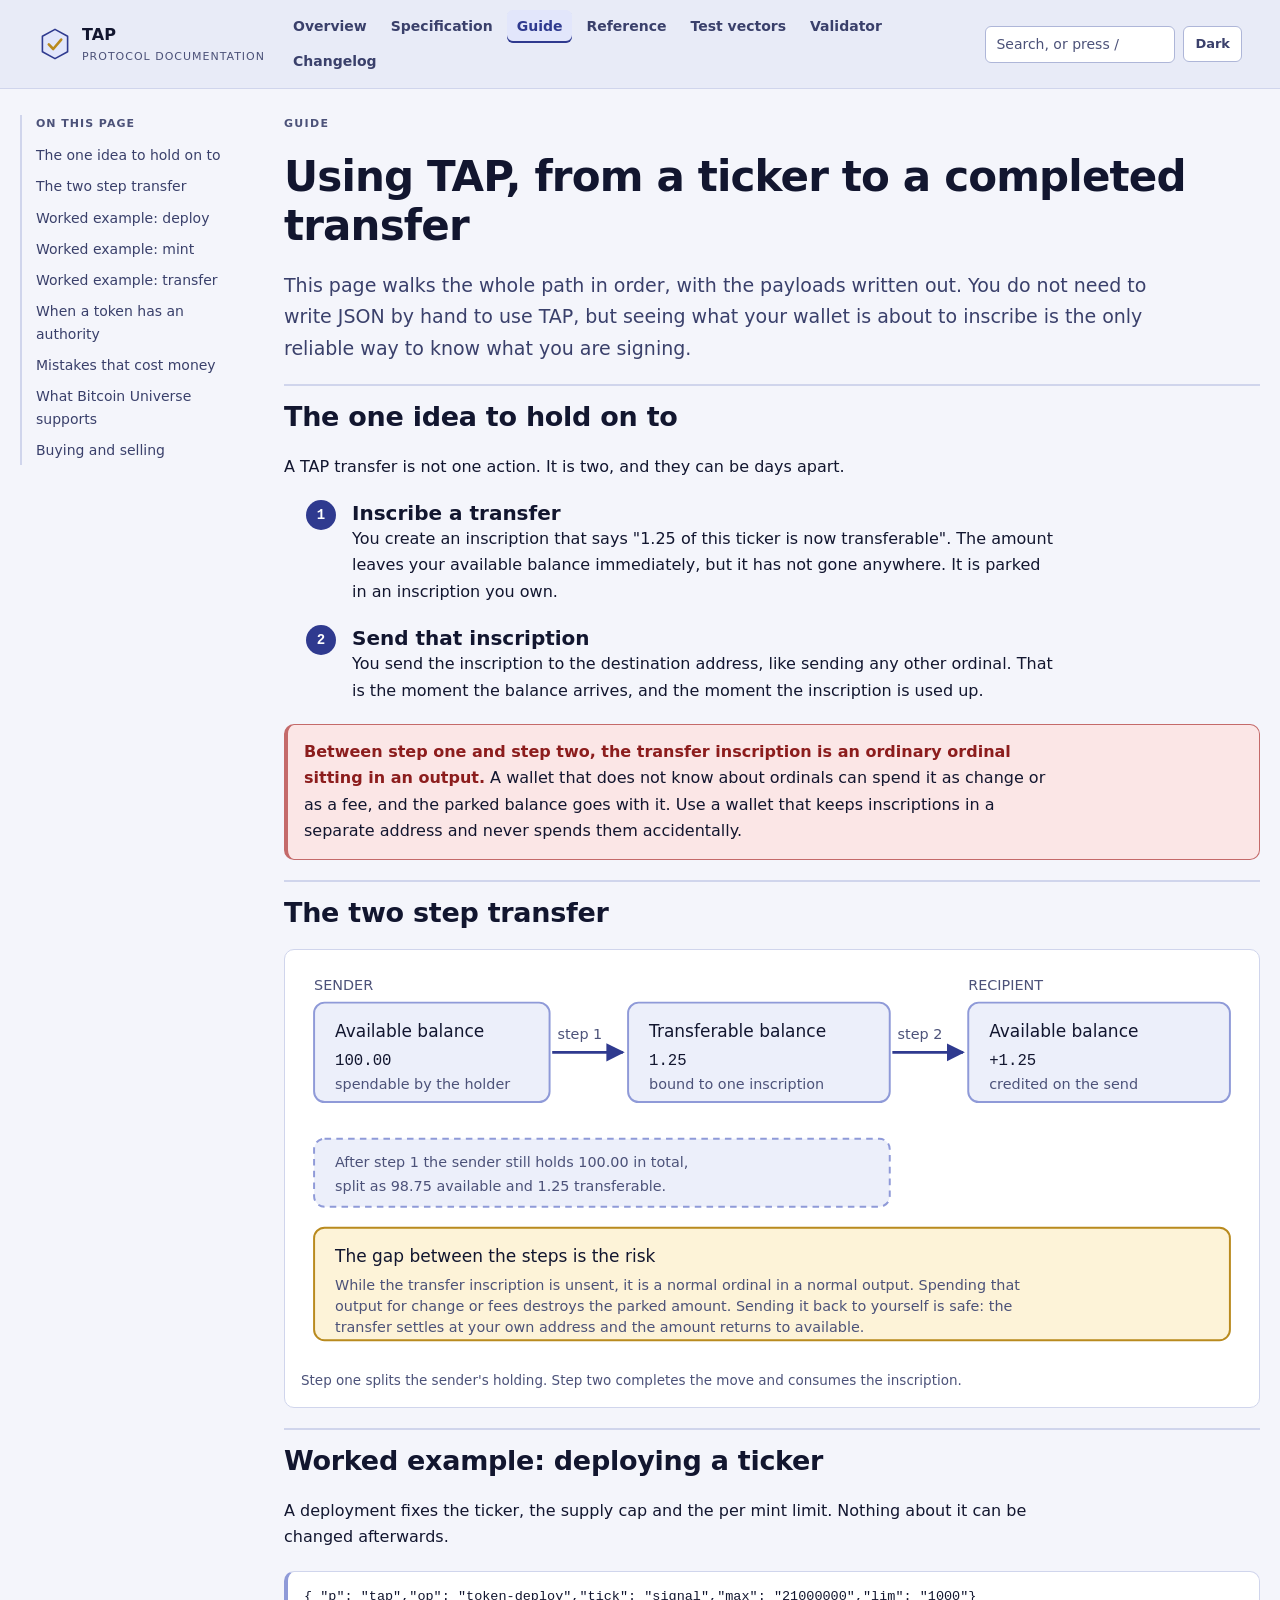
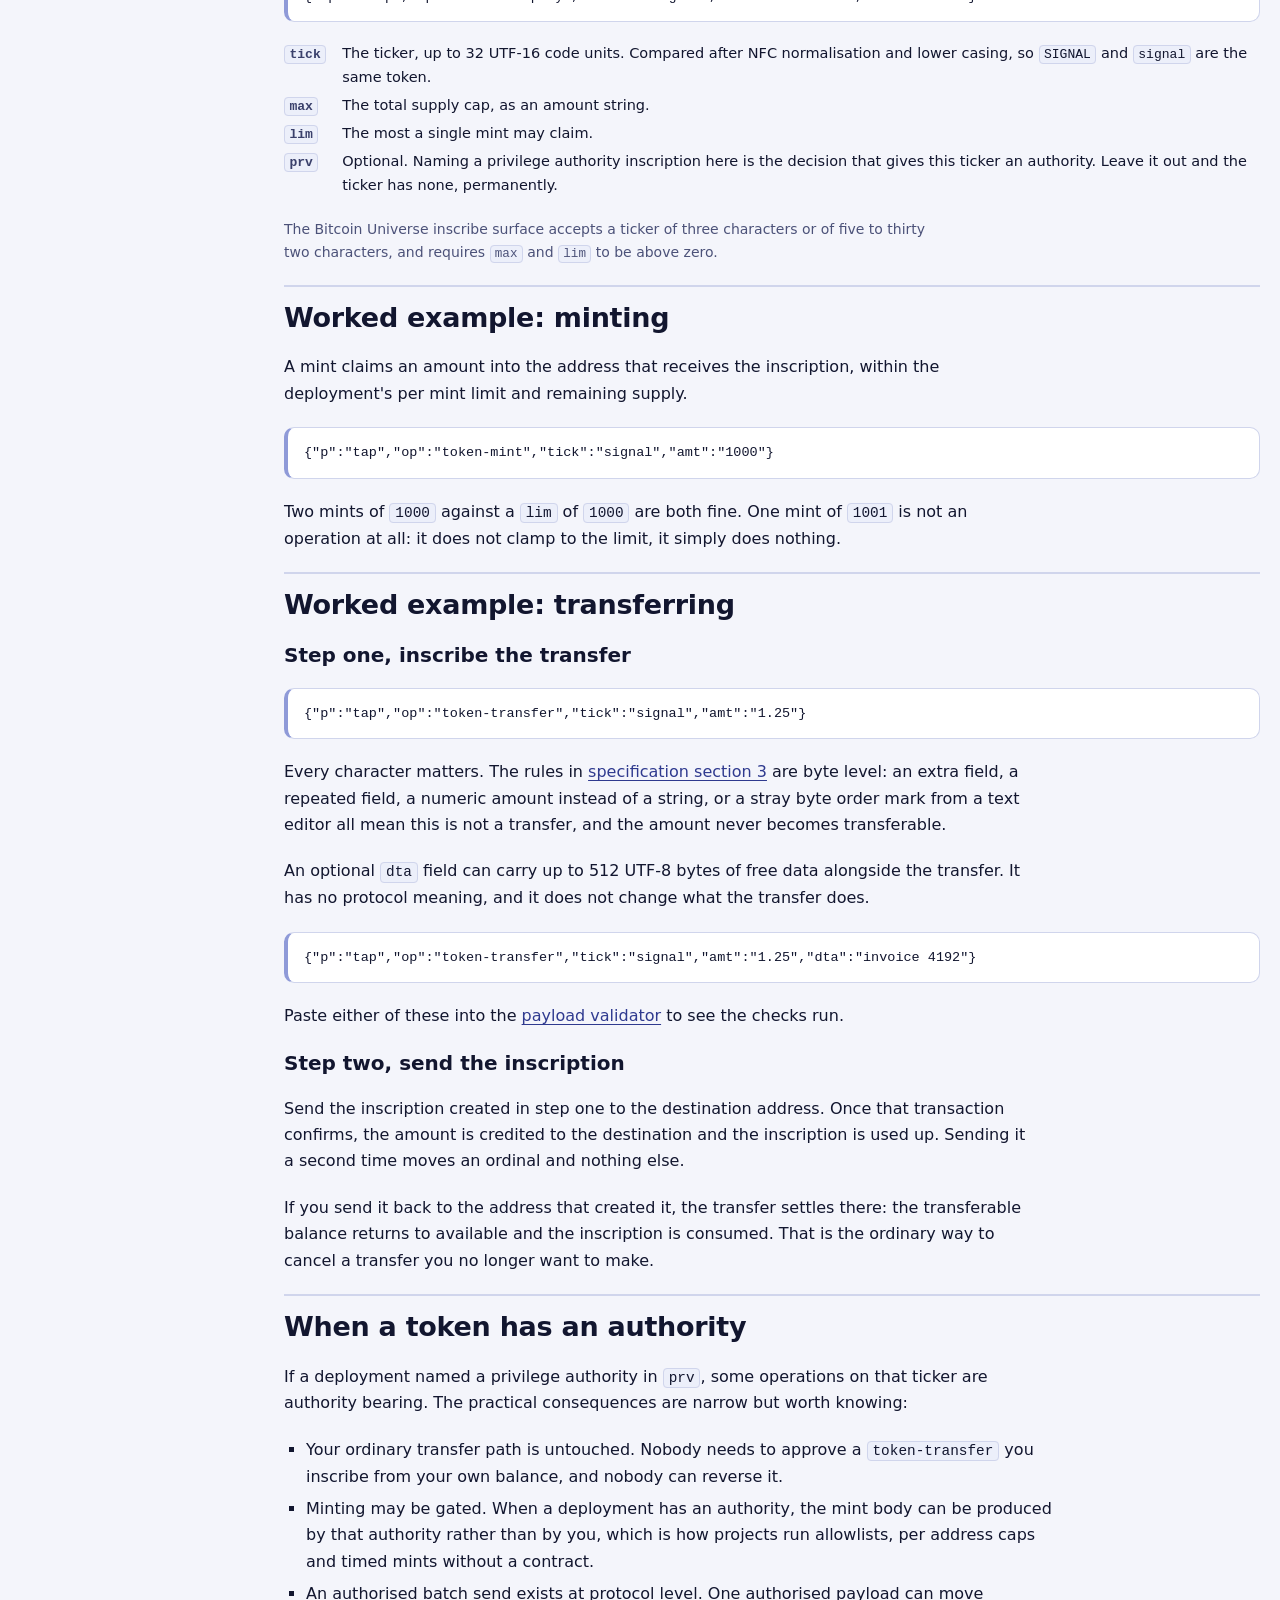
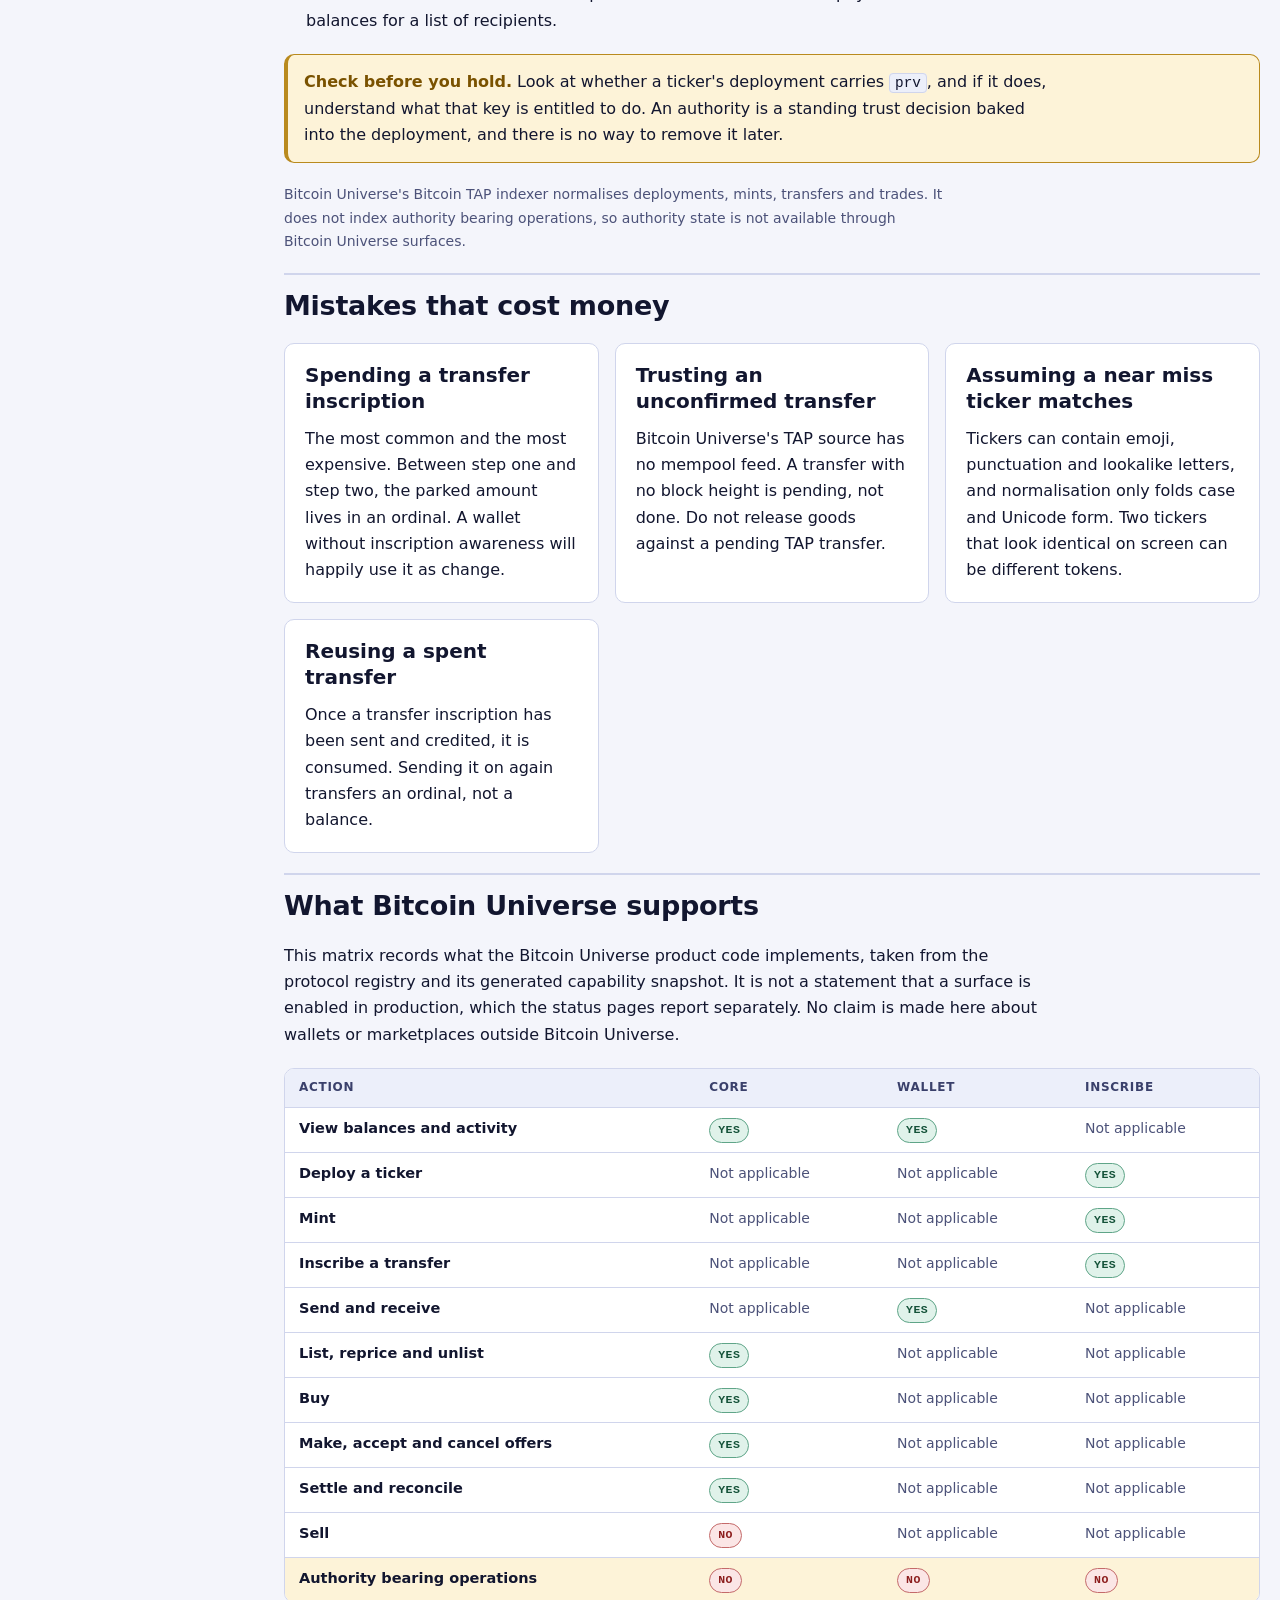
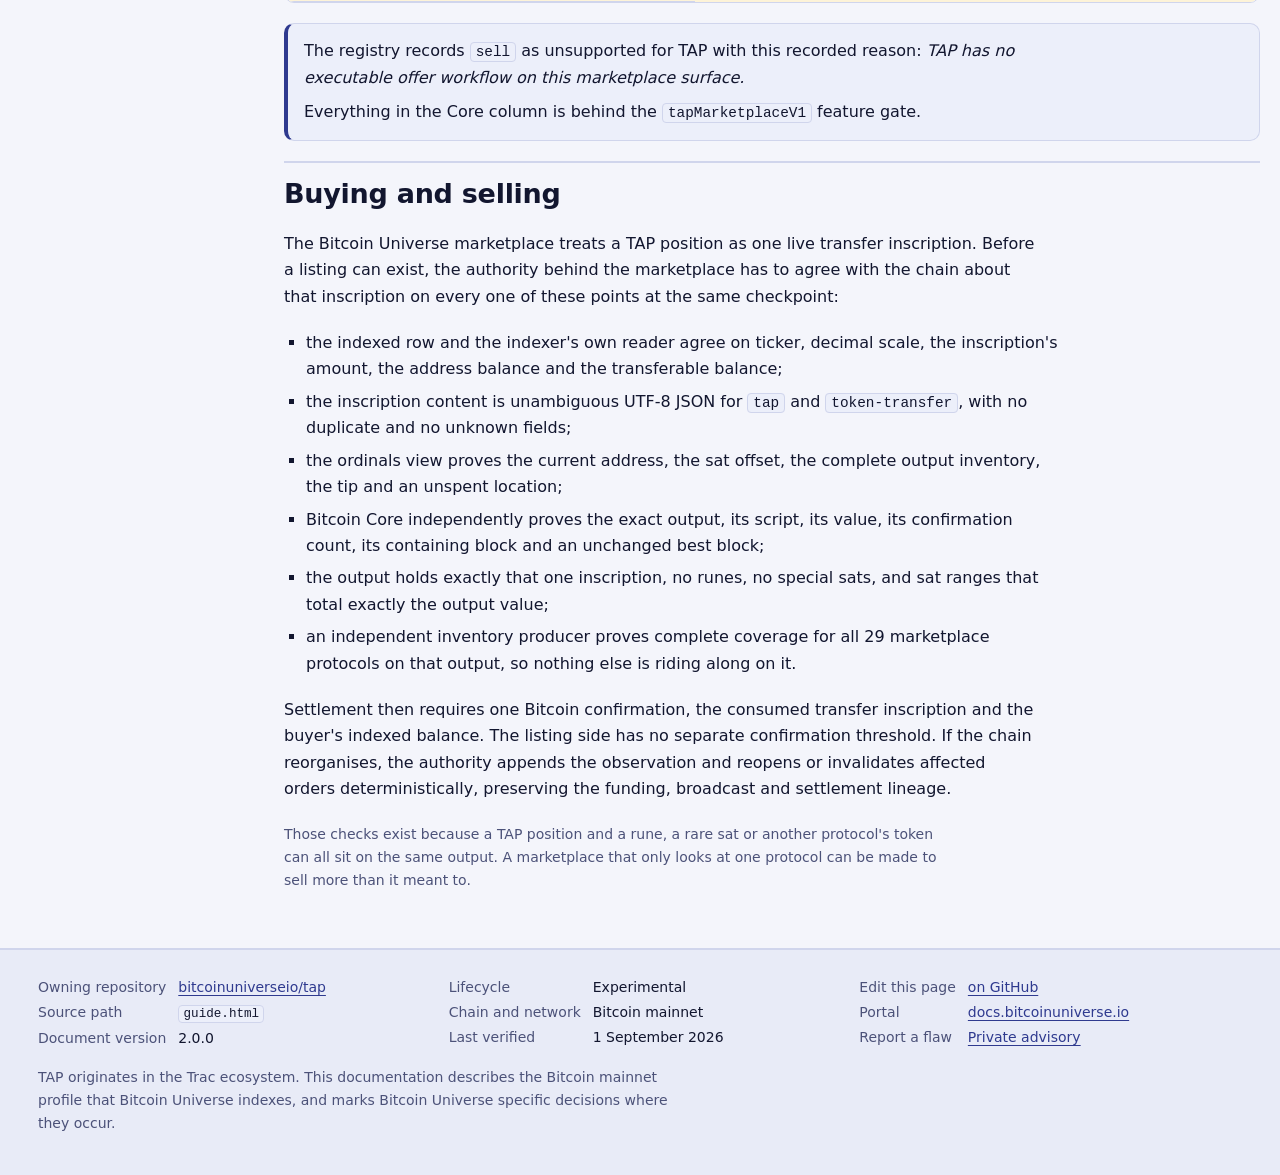
==== commit eda3d675: "docs: rebuild the TAP site as a complete protocol dossier Rebuild bitcoinuniverseio/tap from a three" ====
--- a/guide.html
+++ b/guide.html
@@ -1,18 +1,267 @@
 <!doctype html>
 <html lang="en">
 <head>
-  <meta charset="utf-8">
-  <meta name="viewport" content="width=device-width,initial-scale=1">
-  <title>Get started with TAP Protocol — Bitcoin Universe</title>
-  <meta name="description" content="A simple, user-first path for exploring TAP Protocol safely.">
-  <meta name="theme-color" content="#09090f">
-  <link rel="stylesheet" href="styles.css">
+<meta charset="utf-8">
+<meta name="viewport" content="width=device-width,initial-scale=1">
+<title>TAP guide: the inscribe then send transfer, worked end to end</title>
+<meta name="description" content="A plain language walkthrough of TAP on Bitcoin: deploying a ticker, minting, and the two step inscribe then send transfer, with worked payloads and a support matrix for Bitcoin Universe surfaces.">
+<link rel="canonical" href="https://bitcoinuniverseio.github.io/tap/guide.html">
+<meta name="theme-color" content="#0b0e26" media="(prefers-color-scheme: dark)">
+<meta name="theme-color" content="#f4f5fb" media="(prefers-color-scheme: light)">
+<meta property="og:type" content="article">
+<meta property="og:title" content="TAP guide: the inscribe then send transfer, worked end to end">
+<meta property="og:description" content="Deploying, minting and transferring TAP tokens on Bitcoin, step by step, with the payloads written out.">
+<meta property="og:url" content="https://bitcoinuniverseio.github.io/tap/guide.html">
+<meta property="og:image" content="https://bitcoinuniverseio.github.io/tap/og.svg">
+<meta property="og:site_name" content="TAP protocol documentation">
+<meta name="twitter:card" content="summary_large_image">
+<link rel="icon" href="favicon.svg" type="image/svg+xml">
+<link rel="stylesheet" href="styles.css">
 </head>
-<body style="--accent:#8b5cf6;--accent-2:#5eead4">
-<div class="topbar"><div class="wrap nav"><a class="brand" href="index.html"><span class="brand-mark">T</span><span>TAP Protocol</span></a><nav class="nav-links" aria-label="Main navigation"><a href="index.html">Home</a><a href="reference.html">Discover</a><a href="guide.html" aria-current="page">Get started</a><a class="nav-cta" href="https://inscribe.bitcoinuniverse.io/">Open Bitcoin Universe ↗</a></nav></div></div>
-<main>
-  <div class="wrap hero compact"><div><div class="eyebrow">Your next onchain moment</div><h1>From curiosity to <span class="gradient">confirmation.</span></h1><p class="lede">You do not need to think like a protocol engineer. Start with the story, understand the transaction, and stay in control of your wallet.</p><div class="actions"><a class="button primary" href="https://inscribe.bitcoinuniverse.io/">Open Bitcoin Universe ↗</a><a class="button secondary" href="reference.html">Discover TAP Protocol</a></div></div><div class="hero-art" aria-hidden="true"><div class="orbit"><div class="core">T</div><span class="spark one">Bitcoin</span><span class="spark two">community</span><span class="spark three">onchain</span></div></div></div>
-  <section><div class="wrap story"><div class="story-copy"><div class="eyebrow">A simple journey</div><h2>Four steps to a confident experience.</h2><p class="lede" style="font-size:18px;margin-top:22px">Every action ends with a real network transaction. Take the time to understand what your wallet shows.</p></div><div class="story-list"><article class="story-item"><b>01</b><div><h3>Explore the token</h3><p>Review its ticker, supply, mint terms, activity, and supported TAP features.</p></div></article><article class="story-item"><b>02</b><div><h3>Choose a compatible flow</h3><p>Use a wallet or service that clearly supports the exact action you want.</p></div></article><article class="story-item"><b>03</b><div><h3>Review and sign</h3><p>Confirm the inscription, amount, destination, Bitcoin fees, and any transferable being moved.</p></div></article><article class="story-item"><b>04</b><div><h3>Follow the result</h3><p>After confirmation, verify the new balance or transferable state in a compatible TAP service.</p></div></article></div></div></section>
-  <section><div class="wrap spotlight"><div class="eyebrow">Stay in control</div><h2>Your keys. Your review. Your decision.</h2><p>TAP transfers and extensions depend on compatible wallet and service support. Protect transferable inscriptions from accidental spending and verify the exact action, destination, and fees before signing.</p><div class="actions"><a class="button primary" href="https://inscribe.bitcoinuniverse.io/">Explore supported experiences ↗</a></div></div></section>
-</main>
-<footer><div class="wrap footer-inner"><span>TAP Protocol on Bitcoin</span><span>Presented by <a href="https://github.com/bitcoinuniverse/tap">Bitcoin Universe</a></span></div></footer></body></html>
+<body>
+<a class="skip" href="#main">Skip to content</a>
+
+<header class="masthead">
+  <div class="shell masthead-in">
+    <a class="seal" href="index.html">
+      <svg width="34" height="34" viewBox="0 0 34 34" aria-hidden="true" focusable="false">
+        <path d="M17 2.4 29.6 9.2v15.6L17 31.6 4.4 24.8V9.2Z" fill="var(--indigo-soft)" stroke="var(--indigo)" stroke-width="1.6" stroke-linejoin="round"/>
+        <path d="M10.8 17.4 15.2 22 23.2 12.6" fill="none" stroke="var(--gold-line)" stroke-width="2.6" stroke-linecap="round" stroke-linejoin="round"/>
+      </svg>
+      <span>TAP<small>Protocol documentation</small></span>
+    </a>
+    <nav class="mainnav" aria-label="Documentation sections">
+      <ul>
+        <li><a href="index.html">Overview</a></li>
+        <li><a href="spec.html">Specification</a></li>
+        <li><a href="guide.html" aria-current="page">Guide</a></li>
+        <li><a href="reference.html">Reference</a></li>
+        <li><a href="vectors.html">Test vectors</a></li>
+        <li><a href="validator.html">Validator</a></li>
+        <li><a href="changelog.html">Changelog</a></li>
+      </ul>
+    </nav>
+    <div class="tools">
+      <form class="searchbox" role="search" hidden>
+        <label class="vh" for="site-search">Search this documentation</label>
+        <input id="site-search" type="search" placeholder="Search, or press /" autocomplete="off" data-base="" hidden>
+        <ul class="hitlist" id="site-search-results"></ul>
+      </form>
+      <button class="themebtn" id="theme-toggle" type="button" hidden aria-pressed="false">Dark</button>
+    </div>
+  </div>
+</header>
+
+<div class="shell frame">
+  <nav class="sidenav" aria-label="On this page">
+    <p>On this page</p>
+    <ul>
+      <li><a href="#idea">The one idea to hold on to</a></li>
+      <li><a href="#flow">The two step transfer</a></li>
+      <li><a href="#deploy">Worked example: deploy</a></li>
+      <li><a href="#mint">Worked example: mint</a></li>
+      <li><a href="#transfer">Worked example: transfer</a></li>
+      <li><a href="#authority">When a token has an authority</a></li>
+      <li><a href="#mistakes">Mistakes that cost money</a></li>
+      <li><a href="#support">What Bitcoin Universe supports</a></li>
+      <li><a href="#market">Buying and selling</a></li>
+    </ul>
+  </nav>
+
+  <main class="doc" id="main">
+    <p class="kicker">Guide</p>
+    <h1>Using TAP, from a ticker to a completed transfer</h1>
+    <p class="lede">This page walks the whole path in order, with the payloads written out. You do not need to write JSON by hand to use TAP, but seeing what your wallet is about to inscribe is the only reliable way to know what you are signing.</p>
+
+    <h2 id="idea">The one idea to hold on to</h2>
+    <p>A TAP transfer is not one action. It is two, and they can be days apart.</p>
+    <ol class="steps">
+      <li>
+        <h3>Inscribe a transfer</h3>
+        <p>You create an inscription that says "1.25 of this ticker is now transferable". The amount leaves your available balance immediately, but it has not gone anywhere. It is parked in an inscription you own.</p>
+      </li>
+      <li>
+        <h3>Send that inscription</h3>
+        <p>You send the inscription to the destination address, like sending any other ordinal. That is the moment the balance arrives, and the moment the inscription is used up.</p>
+      </li>
+    </ol>
+    <div class="warn">
+      <p><strong>Between step one and step two, the transfer inscription is an ordinary ordinal sitting in an output.</strong> A wallet that does not know about ordinals can spend it as change or as a fee, and the parked balance goes with it. Use a wallet that keeps inscriptions in a separate address and never spends them accidentally.</p>
+    </div>
+
+    <h2 id="flow">The two step transfer</h2>
+    <figure class="fig">
+      <svg viewBox="0 0 720 300" role="img" aria-labelledby="fig3t fig3d">
+        <title id="fig3t">Balance movement across the two steps of a TAP transfer</title>
+        <desc id="fig3d">The sender starts with an available balance. Inscribing a token-transfer moves the amount from available to a transferable balance bound to the new inscription, while the sender's total holding is unchanged. Sending that inscription to the recipient consumes it and credits the recipient's available balance. If the inscription is spent by accident instead of sent, the parked amount is lost with it.</desc>
+        <defs>
+          <marker id="c1" viewBox="0 0 10 10" refX="9" refY="5" markerWidth="7" markerHeight="7" orient="auto-start-reverse">
+            <path d="M0 0 10 5 0 10Z" class="d-arrow"/>
+          </marker>
+        </defs>
+
+        <text x="10" y="18" class="d-text-sm">SENDER</text>
+        <rect x="10" y="28" width="180" height="76" rx="8" class="d-plain" stroke-width="1.5"/>
+        <text x="26" y="54" class="d-text">Available balance</text>
+        <text x="26" y="76" class="d-code">100.00</text>
+        <text x="26" y="94" class="d-text-sm">spendable by the holder</text>
+
+        <line x1="192" y1="66" x2="246" y2="66" class="d-flow" stroke-width="2" marker-end="url(#c1)"/>
+        <text x="196" y="56" class="d-text-sm">step 1</text>
+
+        <rect x="250" y="28" width="200" height="76" rx="8" class="d-plain" stroke-width="1.5"/>
+        <text x="266" y="54" class="d-text">Transferable balance</text>
+        <text x="266" y="76" class="d-code">1.25</text>
+        <text x="266" y="94" class="d-text-sm">bound to one inscription</text>
+
+        <line x1="452" y1="66" x2="506" y2="66" class="d-flow" stroke-width="2" marker-end="url(#c1)"/>
+        <text x="456" y="56" class="d-text-sm">step 2</text>
+
+        <text x="510" y="18" class="d-text-sm">RECIPIENT</text>
+        <rect x="510" y="28" width="200" height="76" rx="8" class="d-plain" stroke-width="1.5"/>
+        <text x="526" y="54" class="d-text">Available balance</text>
+        <text x="526" y="76" class="d-code">+1.25</text>
+        <text x="526" y="94" class="d-text-sm">credited on the send</text>
+
+        <rect x="10" y="132" width="440" height="52" rx="8" class="d-plain" stroke-width="1.5" stroke-dasharray="5 4"/>
+        <text x="26" y="154" class="d-text-sm">After step 1 the sender still holds 100.00 in total,</text>
+        <text x="26" y="172" class="d-text-sm">split as 98.75 available and 1.25 transferable.</text>
+
+        <rect x="10" y="200" width="700" height="86" rx="8" class="d-auth" stroke-width="1.5"/>
+        <text x="26" y="226" class="d-text">The gap between the steps is the risk</text>
+        <text x="26" y="248" class="d-text-sm">While the transfer inscription is unsent, it is a normal ordinal in a normal output. Spending that</text>
+        <text x="26" y="264" class="d-text-sm">output for change or fees destroys the parked amount. Sending it back to yourself is safe: the</text>
+        <text x="26" y="280" class="d-text-sm">transfer settles at your own address and the amount returns to available.</text>
+      </svg>
+      <figcaption>Step one splits the sender's holding. Step two completes the move and consumes the inscription.</figcaption>
+    </figure>
+
+    <h2 id="deploy">Worked example: deploying a ticker</h2>
+    <p>A deployment fixes the ticker, the supply cap and the per mint limit. Nothing about it can be changed afterwards.</p>
+    <pre><code>{ "p": "tap","op": "token-deploy","tick": "signal","max": "21000000","lim": "1000"}</code></pre>
+    <dl class="kv">
+      <dt><code>tick</code></dt><dd>The ticker, up to 32 UTF-16 code units. Compared after NFC normalisation and lower casing, so <code>SIGNAL</code> and <code>signal</code> are the same token.</dd>
+      <dt><code>max</code></dt><dd>The total supply cap, as an amount string.</dd>
+      <dt><code>lim</code></dt><dd>The most a single mint may claim.</dd>
+      <dt><code>prv</code></dt><dd>Optional. Naming a privilege authority inscription here is the decision that gives this ticker an authority. Leave it out and the ticker has none, permanently.</dd>
+    </dl>
+    <p class="small">The Bitcoin Universe inscribe surface accepts a ticker of three characters or of five to thirty two characters, and requires <code>max</code> and <code>lim</code> to be above zero.</p>
+
+    <h2 id="mint">Worked example: minting</h2>
+    <p>A mint claims an amount into the address that receives the inscription, within the deployment's per mint limit and remaining supply.</p>
+    <pre><code>{"p":"tap","op":"token-mint","tick":"signal","amt":"1000"}</code></pre>
+    <p>Two mints of <code>1000</code> against a <code>lim</code> of <code>1000</code> are both fine. One mint of <code>1001</code> is not an operation at all: it does not clamp to the limit, it simply does nothing.</p>
+
+    <h2 id="transfer">Worked example: transferring</h2>
+
+    <h3>Step one, inscribe the transfer</h3>
+    <pre><code>{"p":"tap","op":"token-transfer","tick":"signal","amt":"1.25"}</code></pre>
+    <p>Every character matters. The rules in <a href="spec.html#encoding">specification section 3</a> are byte level: an extra field, a repeated field, a numeric amount instead of a string, or a stray byte order mark from a text editor all mean this is not a transfer, and the amount never becomes transferable.</p>
+    <p>An optional <code>dta</code> field can carry up to 512 UTF-8 bytes of free data alongside the transfer. It has no protocol meaning, and it does not change what the transfer does.</p>
+    <pre><code>{"p":"tap","op":"token-transfer","tick":"signal","amt":"1.25","dta":"invoice 4192"}</code></pre>
+    <p>Paste either of these into the <a href="validator.html">payload validator</a> to see the checks run.</p>
+
+    <h3>Step two, send the inscription</h3>
+    <p>Send the inscription created in step one to the destination address. Once that transaction confirms, the amount is credited to the destination and the inscription is used up. Sending it a second time moves an ordinal and nothing else.</p>
+    <p>If you send it back to the address that created it, the transfer settles there: the transferable balance returns to available and the inscription is consumed. That is the ordinary way to cancel a transfer you no longer want to make.</p>
+
+    <h2 id="authority">When a token has an authority</h2>
+    <p>If a deployment named a privilege authority in <code>prv</code>, some operations on that ticker are authority bearing. The practical consequences are narrow but worth knowing:</p>
+    <ul>
+      <li>Your ordinary transfer path is untouched. Nobody needs to approve a <code>token-transfer</code> you inscribe from your own balance, and nobody can reverse it.</li>
+      <li>Minting may be gated. When a deployment has an authority, the mint body can be produced by that authority rather than by you, which is how projects run allowlists, per address caps and timed mints without a contract.</li>
+      <li>An authorised batch send exists at protocol level. One authorised payload can move balances for a list of recipients.</li>
+    </ul>
+    <div class="auth-note">
+      <p><strong>Check before you hold.</strong> Look at whether a ticker's deployment carries <code>prv</code>, and if it does, understand what that key is entitled to do. An authority is a standing trust decision baked into the deployment, and there is no way to remove it later.</p>
+    </div>
+    <p class="small">Bitcoin Universe's Bitcoin TAP indexer normalises deployments, mints, transfers and trades. It does not index authority bearing operations, so authority state is not available through Bitcoin Universe surfaces.</p>
+
+    <h2 id="mistakes">Mistakes that cost money</h2>
+    <div class="cols">
+      <div class="panel">
+        <h3>Spending a transfer inscription</h3>
+        <p>The most common and the most expensive. Between step one and step two, the parked amount lives in an ordinal. A wallet without inscription awareness will happily use it as change.</p>
+      </div>
+      <div class="panel">
+        <h3>Trusting an unconfirmed transfer</h3>
+        <p>Bitcoin Universe's TAP source has no mempool feed. A transfer with no block height is pending, not done. Do not release goods against a pending TAP transfer.</p>
+      </div>
+      <div class="panel">
+        <h3>Assuming a near miss ticker matches</h3>
+        <p>Tickers can contain emoji, punctuation and lookalike letters, and normalisation only folds case and Unicode form. Two tickers that look identical on screen can be different tokens.</p>
+      </div>
+      <div class="panel">
+        <h3>Reusing a spent transfer</h3>
+        <p>Once a transfer inscription has been sent and credited, it is consumed. Sending it on again transfers an ordinal, not a balance.</p>
+      </div>
+    </div>
+
+    <h2 id="support">What Bitcoin Universe supports</h2>
+    <p>This matrix records what the Bitcoin Universe product code implements, taken from the protocol registry and its generated capability snapshot. It is not a statement that a surface is enabled in production, which the status pages report separately. No claim is made here about wallets or marketplaces outside Bitcoin Universe.</p>
+    <div class="tablewrap">
+      <table>
+        <thead>
+          <tr><th scope="col">Action</th><th scope="col">Core</th><th scope="col">Wallet</th><th scope="col">Inscribe</th></tr>
+        </thead>
+        <tbody>
+          <tr><th scope="row">View balances and activity</th><td><span class="tag tag-ok">Yes</span></td><td><span class="tag tag-ok">Yes</span></td><td class="small">Not applicable</td></tr>
+          <tr><th scope="row">Deploy a ticker</th><td class="small">Not applicable</td><td class="small">Not applicable</td><td><span class="tag tag-ok">Yes</span></td></tr>
+          <tr><th scope="row">Mint</th><td class="small">Not applicable</td><td class="small">Not applicable</td><td><span class="tag tag-ok">Yes</span></td></tr>
+          <tr><th scope="row">Inscribe a transfer</th><td class="small">Not applicable</td><td class="small">Not applicable</td><td><span class="tag tag-ok">Yes</span></td></tr>
+          <tr><th scope="row">Send and receive</th><td class="small">Not applicable</td><td><span class="tag tag-ok">Yes</span></td><td class="small">Not applicable</td></tr>
+          <tr><th scope="row">List, reprice and unlist</th><td><span class="tag tag-ok">Yes</span></td><td class="small">Not applicable</td><td class="small">Not applicable</td></tr>
+          <tr><th scope="row">Buy</th><td><span class="tag tag-ok">Yes</span></td><td class="small">Not applicable</td><td class="small">Not applicable</td></tr>
+          <tr><th scope="row">Make, accept and cancel offers</th><td><span class="tag tag-ok">Yes</span></td><td class="small">Not applicable</td><td class="small">Not applicable</td></tr>
+          <tr><th scope="row">Settle and reconcile</th><td><span class="tag tag-ok">Yes</span></td><td class="small">Not applicable</td><td class="small">Not applicable</td></tr>
+          <tr><th scope="row">Sell</th><td><span class="tag tag-no">No</span></td><td class="small">Not applicable</td><td class="small">Not applicable</td></tr>
+          <tr class="is-auth"><th scope="row">Authority bearing operations</th><td><span class="tag tag-no">No</span></td><td><span class="tag tag-no">No</span></td><td><span class="tag tag-no">No</span></td></tr>
+        </tbody>
+      </table>
+    </div>
+    <div class="note">
+      <p>The registry records <code>sell</code> as unsupported for TAP with this recorded reason: <em>TAP has no executable offer workflow on this marketplace surface.</em></p>
+      <p>Everything in the Core column is behind the <code>tapMarketplaceV1</code> feature gate.</p>
+    </div>
+
+    <h2 id="market">Buying and selling</h2>
+    <p>The Bitcoin Universe marketplace treats a TAP position as one live transfer inscription. Before a listing can exist, the authority behind the marketplace has to agree with the chain about that inscription on every one of these points at the same checkpoint:</p>
+    <ul>
+      <li>the indexed row and the indexer's own reader agree on ticker, decimal scale, the inscription's amount, the address balance and the transferable balance;</li>
+      <li>the inscription content is unambiguous UTF-8 JSON for <code>tap</code> and <code>token-transfer</code>, with no duplicate and no unknown fields;</li>
+      <li>the ordinals view proves the current address, the sat offset, the complete output inventory, the tip and an unspent location;</li>
+      <li>Bitcoin Core independently proves the exact output, its script, its value, its confirmation count, its containing block and an unchanged best block;</li>
+      <li>the output holds exactly that one inscription, no runes, no special sats, and sat ranges that total exactly the output value;</li>
+      <li>an independent inventory producer proves complete coverage for all 29 marketplace protocols on that output, so nothing else is riding along on it.</li>
+    </ul>
+    <p>Settlement then requires one Bitcoin confirmation, the consumed transfer inscription and the buyer's indexed balance. The listing side has no separate confirmation threshold. If the chain reorganises, the authority appends the observation and reopens or invalidates affected orders deterministically, preserving the funding, broadcast and settlement lineage.</p>
+    <p class="small">Those checks exist because a TAP position and a rune, a rare sat or another protocol's token can all sit on the same output. A marketplace that only looks at one protocol can be made to sell more than it meant to.</p>
+  </main>
+</div>
+
+<footer class="pagefoot">
+  <div class="shell">
+    <div class="footgrid">
+      <dl>
+        <dt>Owning repository</dt><dd><a href="https://github.com/bitcoinuniverseio/tap">bitcoinuniverseio/tap</a></dd>
+        <dt>Source path</dt><dd><code>guide.html</code></dd>
+        <dt>Document version</dt><dd>2.0.0</dd>
+      </dl>
+      <dl>
+        <dt>Lifecycle</dt><dd>Experimental</dd>
+        <dt>Chain and network</dt><dd>Bitcoin mainnet</dd>
+        <dt>Last verified</dt><dd><time datetime="2026-09-01">1 September 2026</time></dd>
+      </dl>
+      <dl>
+        <dt>Edit this page</dt><dd><a href="https://github.com/bitcoinuniverseio/tap/edit/main/guide.html">on GitHub</a></dd>
+        <dt>Portal</dt><dd><a href="https://docs.bitcoinuniverse.io/">docs.bitcoinuniverse.io</a></dd>
+        <dt>Report a flaw</dt><dd><a href="https://github.com/bitcoinuniverseio/tap/security/advisories/new">Private advisory</a></dd>
+      </dl>
+    </div>
+    <p class="footnote">TAP originates in the Trac ecosystem. This documentation describes the Bitcoin mainnet profile that Bitcoin Universe indexes, and marks Bitcoin Universe specific decisions where they occur.</p>
+  </div>
+</footer>
+
+<script src="site.js" defer></script>
+</body>
+</html>
--- a/styles.css
+++ b/styles.css
@@ -1,137 +1,788 @@
+/* TAP protocol documentation
+   Visual language: authorization. Indigo carries ordinary state,
+   warm gold carries authority. Nothing else uses gold. */
+
+*, *::before, *::after { box-sizing: border-box; }
+html { -webkit-text-size-adjust: 100%; }
+body, h1, h2, h3, h4, p, ul, ol, dl, dd, figure, pre, table { margin: 0; }
+ul, ol { padding: 0; }
+img, svg { max-width: 100%; }
+
 :root {
-  color-scheme: dark;
-  --ink: #f7f5ef;
-  --muted: #aaa8b3;
-  --panel: rgba(255, 255, 255, 0.06);
-  --line: rgba(255, 255, 255, 0.12);
-  --accent: #ff8a3d;
-  --accent-2: #ffd166;
-  --bg: #09090f;
-  font-family: Inter, ui-sans-serif, system-ui, -apple-system, BlinkMacSystemFont, "Segoe UI", sans-serif;
-}
-* { box-sizing: border-box; }
-html { scroll-behavior: smooth; }
+  color-scheme: light dark;
+
+  --bg: #f4f5fb;
+  --bg-deep: #e8ebf7;
+  --surface: #ffffff;
+  --surface-2: #eceffa;
+  --ink: #12162f;
+  --ink-2: #3a406b;
+  --ink-muted: #4c5279;
+  --line: #d0d5ec;
+  --line-strong: #aeb6d8;
+
+  --indigo: #2f3a8f;
+  --indigo-soft: #e2e6fb;
+  --indigo-line: #8f9ad8;
+  --on-indigo: #ffffff;
+
+  --gold: #7a5200;
+  --gold-soft: #fdf3d8;
+  --gold-line: #b98a1e;
+  --gold-strong: #8a5b00;
+
+  --danger: #8c1d1d;
+  --danger-soft: #fbe6e6;
+  --danger-line: #c46a6a;
+  --ok: #145239;
+  --ok-soft: #e0f2ea;
+  --ok-line: #5fa588;
+
+  --focus: #1c2a7a;
+
+  --radius: 10px;
+  --radius-sm: 6px;
+  --measure: 74ch;
+
+  --font-text: ui-sans-serif, system-ui, -apple-system, "Segoe UI", Roboto,
+    "Helvetica Neue", Arial, "Noto Sans", sans-serif;
+  --font-mono: ui-monospace, SFMono-Regular, "SF Mono", Menlo, Consolas,
+    "Liberation Mono", "Courier New", monospace;
+}
+
+@media (prefers-color-scheme: dark) {
+  :root:not([data-theme="light"]) {
+    --bg: #0b0e26;
+    --bg-deep: #070919;
+    --surface: #141935;
+    --surface-2: #1c2246;
+    --ink: #e9ebf9;
+    --ink-2: #c3c9ea;
+    --ink-muted: #a9b0d6;
+    --line: #2b3260;
+    --line-strong: #414a83;
+
+    --indigo: #9db3ff;
+    --indigo-soft: #1a2150;
+    --indigo-line: #4a58a8;
+    --on-indigo: #0b0e26;
+
+    --gold: #ffcb5c;
+    --gold-soft: #2c2310;
+    --gold-line: #8a6a1e;
+    --gold-strong: #ffd782;
+
+    --danger: #ff9f9f;
+    --danger-soft: #35171a;
+    --danger-line: #8c4448;
+    --ok: #7fd8ae;
+    --ok-soft: #102b21;
+    --ok-line: #35755a;
+
+    --focus: #ffcb5c;
+  }
+}
+
+:root[data-theme="dark"] {
+  --bg: #0b0e26;
+  --bg-deep: #070919;
+  --surface: #141935;
+  --surface-2: #1c2246;
+  --ink: #e9ebf9;
+  --ink-2: #c3c9ea;
+  --ink-muted: #a9b0d6;
+  --line: #2b3260;
+  --line-strong: #414a83;
+
+  --indigo: #9db3ff;
+  --indigo-soft: #1a2150;
+  --indigo-line: #4a58a8;
+  --on-indigo: #0b0e26;
+
+  --gold: #ffcb5c;
+  --gold-soft: #2c2310;
+  --gold-line: #8a6a1e;
+  --gold-strong: #ffd782;
+
+  --danger: #ff9f9f;
+  --danger-soft: #35171a;
+  --danger-line: #8c4448;
+  --ok: #7fd8ae;
+  --ok-soft: #102b21;
+  --ok-line: #35755a;
+
+  --focus: #ffcb5c;
+}
+
 body {
-  margin: 0;
-  min-width: 320px;
+  background: var(--bg);
   color: var(--ink);
-  background:
-    radial-gradient(circle at 12% 8%, color-mix(in srgb, var(--accent) 24%, transparent), transparent 34rem),
-    radial-gradient(circle at 88% 12%, color-mix(in srgb, var(--accent-2) 16%, transparent), transparent 30rem),
-    linear-gradient(180deg, #11111b 0%, var(--bg) 48%, #07070b 100%);
-  line-height: 1.6;
-}
-body::before {
-  content: "";
-  position: fixed;
-  inset: 0;
-  pointer-events: none;
-  opacity: 0.18;
-  background-image: linear-gradient(rgba(255,255,255,.025) 1px, transparent 1px), linear-gradient(90deg, rgba(255,255,255,.025) 1px, transparent 1px);
-  background-size: 42px 42px;
-  mask-image: linear-gradient(to bottom, #000, transparent 78%);
-}
-a { color: inherit; }
-.wrap { width: min(1160px, calc(100% - 40px)); margin: 0 auto; }
-.topbar {
+  font-family: var(--font-text);
+  font-size: 16px;
+  line-height: 1.65;
+  overflow-wrap: break-word;
+}
+
+a { color: var(--indigo); text-underline-offset: 3px; }
+a:hover { text-decoration-thickness: 2px; }
+
+:focus-visible {
+  outline: 3px solid var(--focus);
+  outline-offset: 2px;
+  border-radius: 3px;
+}
+
+.skip {
+  position: absolute;
+  left: -9999px;
+  top: 0;
+  background: var(--surface);
+  color: var(--ink);
+  padding: 10px 16px;
+  border: 2px solid var(--focus);
+  border-radius: 0 0 var(--radius) 0;
+  z-index: 60;
+}
+.skip:focus { left: 0; }
+
+/* ---------- shell ---------- */
+
+.shell { width: 100%; max-width: 1240px; margin: 0 auto; padding: 0 18px; }
+
+.masthead {
   position: sticky;
   top: 0;
-  z-index: 20;
-  backdrop-filter: blur(18px);
-  background: rgba(9,9,15,.75);
+  z-index: 40;
+  background: var(--bg-deep);
   border-bottom: 1px solid var(--line);
 }
-.nav { min-height: 72px; display: flex; align-items: center; justify-content: space-between; gap: 24px; }
-.brand { display: inline-flex; align-items: center; gap: 12px; text-decoration: none; font-weight: 800; letter-spacing: -.02em; }
-.brand-mark {
+
+.masthead-in {
+  display: flex;
+  flex-wrap: wrap;
+  align-items: center;
+  gap: 12px 18px;
+  padding-block: 10px;
+}
+
+.seal {
+  display: inline-flex;
+  align-items: center;
+  gap: 10px;
+  font-weight: 700;
+  letter-spacing: 0.01em;
+  text-decoration: none;
+  color: var(--ink);
+  flex: 0 0 auto;
+}
+.seal svg { display: block; }
+.seal small {
+  display: block;
+  font-weight: 500;
+  font-size: 11px;
+  letter-spacing: 0.09em;
+  text-transform: uppercase;
+  color: var(--ink-muted);
+}
+
+.mainnav { flex: 1 1 320px; }
+.mainnav ul {
+  display: flex;
+  flex-wrap: wrap;
+  gap: 2px 4px;
+  list-style: none;
+}
+.mainnav a {
+  display: block;
+  padding: 5px 10px;
+  border-radius: var(--radius-sm);
+  text-decoration: none;
+  color: var(--ink-2);
+  font-size: 14px;
+  font-weight: 600;
+}
+.mainnav a:hover { background: var(--surface-2); color: var(--ink); }
+.mainnav a[aria-current="page"] {
+  background: var(--indigo-soft);
+  color: var(--indigo);
+  box-shadow: inset 0 -2px 0 var(--indigo);
+}
+
+.tools { display: flex; align-items: center; gap: 8px; flex: 0 0 auto; }
+
+.searchbox { position: relative; }
+.searchbox input {
+  font: inherit;
+  font-size: 14px;
+  width: 190px;
+  max-width: 46vw;
+  padding: 6px 10px;
+  color: var(--ink);
+  background: var(--surface);
+  border: 1px solid var(--line-strong);
+  border-radius: var(--radius-sm);
+}
+.searchbox input::placeholder { color: var(--ink-muted); }
+
+.hitlist {
+  position: absolute;
+  right: 0;
+  top: calc(100% + 6px);
+  width: min(440px, 88vw);
+  max-height: 62vh;
+  overflow-y: auto;
+  background: var(--surface);
+  border: 1px solid var(--line-strong);
+  border-radius: var(--radius);
+  box-shadow: 0 14px 34px rgba(5, 8, 30, 0.28);
+  list-style: none;
+  padding: 6px;
+  z-index: 50;
+}
+.hitlist:empty { display: none; }
+.hitlist li + li { margin-top: 2px; }
+.hitlist a {
+  display: block;
+  padding: 8px 10px;
+  border-radius: var(--radius-sm);
+  text-decoration: none;
+  color: var(--ink);
+}
+.hitlist a:hover, .hitlist a:focus-visible { background: var(--indigo-soft); }
+.hitlist b { display: block; font-size: 14px; color: var(--indigo); }
+.hitlist span { display: block; font-size: 13px; color: var(--ink-muted); }
+.hitlist .note { padding: 10px; font-size: 14px; color: var(--ink-muted); }
+
+.themebtn {
+  font: inherit;
+  font-size: 13px;
+  font-weight: 600;
+  padding: 6px 11px;
+  color: var(--ink-2);
+  background: var(--surface);
+  border: 1px solid var(--line-strong);
+  border-radius: var(--radius-sm);
+  cursor: pointer;
+}
+.themebtn:hover { color: var(--ink); border-color: var(--indigo); }
+
+/* ---------- page frame ---------- */
+
+.frame { display: block; padding: 26px 0 56px; }
+
+@media (min-width: 1000px) {
+  .frame {
+    display: grid;
+    grid-template-columns: 224px minmax(0, 1fr);
+    gap: 40px;
+    align-items: start;
+  }
+}
+
+.sidenav {
+  display: none;
+  position: sticky;
+  top: 72px;
+  max-height: calc(100vh - 96px);
+  overflow-y: auto;
+  font-size: 14px;
+  border-left: 2px solid var(--line);
+  padding-left: 14px;
+}
+@media (min-width: 1000px) { .sidenav { display: block; } }
+.sidenav p {
+  font-size: 11px;
+  letter-spacing: 0.09em;
+  text-transform: uppercase;
+  color: var(--ink-muted);
+  font-weight: 700;
+  margin-bottom: 8px;
+}
+.sidenav ul { list-style: none; }
+.sidenav li + li { margin-top: 2px; }
+.sidenav a {
+  display: block;
+  padding: 3px 0;
+  text-decoration: none;
+  color: var(--ink-2);
+}
+.sidenav a:hover { color: var(--indigo); text-decoration: underline; }
+
+.doc { min-width: 0; }
+.doc > * + * { margin-top: 20px; }
+
+/* ---------- typography ---------- */
+
+.kicker {
+  font-size: 11px;
+  letter-spacing: 0.12em;
+  text-transform: uppercase;
+  font-weight: 700;
+  color: var(--ink-muted);
+}
+
+h1 {
+  font-size: clamp(28px, 5vw, 42px);
+  line-height: 1.15;
+  letter-spacing: -0.02em;
+  font-weight: 800;
+}
+h2 {
+  font-size: clamp(21px, 3vw, 27px);
+  line-height: 1.25;
+  letter-spacing: -0.01em;
+  font-weight: 750;
+  margin-top: 42px;
+  padding-top: 14px;
+  border-top: 2px solid var(--line);
+}
+h3 {
+  font-size: clamp(17px, 2.2vw, 20px);
+  line-height: 1.3;
+  font-weight: 700;
+  margin-top: 28px;
+}
+h4 { font-size: 16px; font-weight: 700; margin-top: 22px; }
+
+h2 .anchor, h3 .anchor {
+  font-size: 0.7em;
+  font-weight: 500;
+  color: var(--ink-muted);
+  text-decoration: none;
+  margin-left: 8px;
+  opacity: 0;
+}
+h2:hover .anchor, h3:hover .anchor, .anchor:focus-visible { opacity: 1; }
+
+.lede {
+  font-size: clamp(17px, 2.3vw, 19px);
+  color: var(--ink-2);
+  max-width: var(--measure);
+}
+
+.doc p, .doc li { max-width: var(--measure); }
+.doc ul, .doc ol { padding-left: 22px; }
+.doc li + li { margin-top: 6px; }
+.doc ul { list-style: square; }
+
+.small { font-size: 14px; color: var(--ink-muted); }
+
+code, kbd, samp, pre { font-family: var(--font-mono); }
+code {
+  font-size: 0.9em;
+  background: var(--surface-2);
+  border: 1px solid var(--line);
+  border-radius: 4px;
+  padding: 0.08em 0.34em;
+}
+pre {
+  background: var(--surface);
+  border: 1px solid var(--line);
+  border-left: 4px solid var(--indigo-line);
+  border-radius: var(--radius);
+  padding: 14px 16px;
+  overflow-x: auto;
+  font-size: 13.5px;
+  line-height: 1.6;
+}
+pre code { background: none; border: 0; padding: 0; font-size: inherit; }
+kbd {
+  font-size: 0.85em;
+  background: var(--surface-2);
+  border: 1px solid var(--line-strong);
+  border-bottom-width: 2px;
+  border-radius: 4px;
+  padding: 0.05em 0.4em;
+}
+
+/* ---------- hero ---------- */
+
+.hero {
+  background: var(--surface);
+  border: 1px solid var(--line);
+  border-top: 4px solid var(--indigo);
+  border-radius: var(--radius);
+  padding: 26px 22px;
+}
+.hero > * + * { margin-top: 14px; }
+
+.stamp {
+  display: flex;
+  flex-wrap: wrap;
+  gap: 6px 8px;
+  list-style: none;
+  font-size: 12.5px;
+}
+.stamp li {
+  background: var(--surface-2);
+  border: 1px solid var(--line);
+  border-radius: 999px;
+  padding: 3px 11px;
+  color: var(--ink-2);
+  max-width: none;
+}
+.stamp b { color: var(--ink); font-weight: 700; }
+
+.cta { display: flex; flex-wrap: wrap; gap: 10px; }
+.btn {
+  display: inline-block;
+  font-size: 15px;
+  font-weight: 650;
+  padding: 9px 16px;
+  border-radius: var(--radius-sm);
+  text-decoration: none;
+  border: 1px solid var(--indigo);
+}
+.btn-solid { background: var(--indigo); color: var(--on-indigo); }
+.btn-solid:hover { filter: brightness(1.08); }
+.btn-line { background: transparent; color: var(--indigo); }
+.btn-line:hover { background: var(--indigo-soft); }
+
+/* ---------- panels ---------- */
+
+.panel {
+  background: var(--surface);
+  border: 1px solid var(--line);
+  border-radius: var(--radius);
+  padding: 18px 20px;
+}
+.panel > * + * { margin-top: 12px; }
+.panel > h3:first-child, .panel > h2:first-child { margin-top: 0; border-top: 0; padding-top: 0; }
+
+.cols {
+  display: grid;
+  gap: 16px;
+  grid-template-columns: repeat(auto-fit, minmax(250px, 1fr));
+}
+.cols > .panel { margin-top: 0; }
+
+.note, .warn, .auth-note {
+  border-radius: var(--radius);
+  padding: 14px 16px;
+  border: 1px solid var(--line);
+  border-left-width: 4px;
+  background: var(--surface-2);
+}
+.note { border-left-color: var(--indigo); }
+.warn {
+  border-left-color: var(--danger-line);
+  background: var(--danger-soft);
+  border-color: var(--danger-line);
+}
+.warn strong { color: var(--danger); }
+.auth-note {
+  border-left-color: var(--gold-line);
+  background: var(--gold-soft);
+  border-color: var(--gold-line);
+}
+.auth-note strong { color: var(--gold); }
+.note > * + *, .warn > * + *, .auth-note > * + * { margin-top: 8px; }
+
+/* ---------- authority language ---------- */
+
+.tag {
+  display: inline-flex;
+  align-items: center;
+  gap: 5px;
+  font-family: var(--font-mono);
+  font-size: 11.5px;
+  font-weight: 700;
+  letter-spacing: 0.04em;
+  text-transform: uppercase;
+  padding: 2px 8px;
+  border-radius: 999px;
+  border: 1px solid var(--indigo-line);
+  background: var(--indigo-soft);
+  color: var(--indigo);
+  white-space: nowrap;
+}
+.tag-auth {
+  border-color: var(--gold-line);
+  background: var(--gold-soft);
+  color: var(--gold);
+}
+.tag-out {
+  border-color: var(--line-strong);
+  background: var(--surface-2);
+  color: var(--ink-muted);
+}
+.tag-ok { border-color: var(--ok-line); background: var(--ok-soft); color: var(--ok); }
+.tag-no { border-color: var(--danger-line); background: var(--danger-soft); color: var(--danger); }
+
+.op {
+  border: 1px solid var(--line);
+  border-left: 5px solid var(--indigo);
+  border-radius: var(--radius);
+  background: var(--surface);
+  padding: 16px 18px;
+}
+.op[data-authority="required"] { border-left-color: var(--gold-line); }
+.op[data-authority="required"] .op-head code { color: var(--gold); border-color: var(--gold-line); background: var(--gold-soft); }
+.op > * + * { margin-top: 10px; }
+.op-head {
+  display: flex;
+  flex-wrap: wrap;
+  align-items: center;
+  gap: 8px 10px;
+}
+.op-head h3 { margin: 0; font-size: 17px; }
+.op-head code { font-size: 14px; font-weight: 700; }
+
+.stack { display: grid; gap: 14px; }
+
+/* ---------- tables ---------- */
+
+.tablewrap {
+  overflow-x: auto;
+  border: 1px solid var(--line);
+  border-radius: var(--radius);
+  background: var(--surface);
+}
+table { border-collapse: collapse; width: 100%; font-size: 14.5px; }
+caption {
+  text-align: left;
+  font-size: 13px;
+  color: var(--ink-muted);
+  padding: 10px 14px 0;
+}
+th, td {
+  text-align: left;
+  vertical-align: top;
+  padding: 9px 14px;
+  border-bottom: 1px solid var(--line);
+}
+thead th {
+  background: var(--surface-2);
+  font-size: 12px;
+  letter-spacing: 0.06em;
+  text-transform: uppercase;
+  color: var(--ink-2);
+  white-space: nowrap;
+}
+tbody tr:last-child td { border-bottom: 0; }
+tbody tr.is-auth { background: var(--gold-soft); }
+tbody tr.is-auth td:first-child { box-shadow: inset 3px 0 0 var(--gold-line); }
+td code { white-space: nowrap; }
+
+/* ---------- numbered rules ---------- */
+
+.rules { list-style: none; padding-left: 0; counter-reset: none; }
+.rules > li {
+  max-width: var(--measure);
+  padding-left: 74px;
+  position: relative;
+  min-height: 26px;
+}
+.rules > li + li { margin-top: 12px; }
+.rules > li > .rid {
+  position: absolute;
+  left: 0;
+  top: 2px;
+  font-family: var(--font-mono);
+  font-size: 12px;
+  font-weight: 700;
+  color: var(--indigo);
+  background: var(--indigo-soft);
+  border: 1px solid var(--indigo-line);
+  border-radius: 4px;
+  padding: 1px 6px;
+}
+.rules > li[data-authority="required"] > .rid {
+  color: var(--gold);
+  background: var(--gold-soft);
+  border-color: var(--gold-line);
+}
+
+/* ---------- steps ---------- */
+
+.steps { list-style: none; padding-left: 0; counter-reset: step; }
+.steps > li {
+  counter-increment: step;
+  position: relative;
+  padding-left: 46px;
+  max-width: var(--measure);
+}
+.steps > li + li { margin-top: 20px; }
+.steps > li::before {
+  content: counter(step);
+  position: absolute;
+  left: 0;
+  top: 0;
+  width: 30px;
+  height: 30px;
   display: grid;
   place-items: center;
-  width: 38px;
-  height: 38px;
-  border-radius: 12px;
-  color: #09090f;
-  background: linear-gradient(135deg, var(--accent), var(--accent-2));
-  box-shadow: 0 10px 32px color-mix(in srgb, var(--accent) 28%, transparent);
+  font-family: var(--font-mono);
+  font-weight: 700;
   font-size: 14px;
-}
-.nav-links { display: flex; align-items: center; gap: 22px; }
-.nav-links a { color: var(--muted); text-decoration: none; font-size: 14px; font-weight: 650; }
-.nav-links a:hover, .nav-links a[aria-current="page"] { color: var(--ink); }
-.nav-links .nav-cta { color: var(--ink); border: 1px solid var(--line); border-radius: 999px; padding: 9px 15px; background: rgba(255,255,255,.05); }
-.hero { min-height: 680px; display: grid; grid-template-columns: minmax(0, 1.1fr) minmax(320px, .9fr); align-items: center; gap: 70px; padding: 92px 0 72px; }
-.hero.compact { min-height: 560px; }
-.eyebrow { color: var(--accent-2); font-size: 12px; font-weight: 850; letter-spacing: .17em; text-transform: uppercase; }
-h1, h2, h3, p { margin-top: 0; }
-h1 { max-width: 880px; margin: 18px 0 24px; font-size: clamp(54px, 8vw, 112px); line-height: .92; letter-spacing: -.065em; }
-.hero.compact h1 { font-size: clamp(48px, 7vw, 88px); }
-.gradient { color: transparent; background: linear-gradient(100deg, var(--accent), var(--accent-2)); background-clip: text; -webkit-background-clip: text; }
-.lede { max-width: 690px; color: #ceccd4; font-size: clamp(18px, 2.2vw, 23px); line-height: 1.55; }
-.actions { display: flex; flex-wrap: wrap; gap: 13px; margin-top: 34px; }
-.button { display: inline-flex; align-items: center; justify-content: center; gap: 10px; min-height: 48px; padding: 0 20px; border-radius: 999px; text-decoration: none; font-size: 14px; font-weight: 800; }
-.button.primary { color: #09090f; background: linear-gradient(135deg, var(--accent), var(--accent-2)); box-shadow: 0 16px 50px color-mix(in srgb, var(--accent) 24%, transparent); }
-.button.secondary { border: 1px solid var(--line); background: rgba(255,255,255,.05); }
-.hero-art { position: relative; min-height: 430px; display: grid; place-items: center; }
-.orbit { width: min(390px, 88vw); aspect-ratio: 1; border-radius: 50%; border: 1px solid color-mix(in srgb, var(--accent) 30%, transparent); position: relative; animation: float 7s ease-in-out infinite; }
-.orbit::before, .orbit::after { content: ""; position: absolute; border-radius: inherit; border: 1px solid var(--line); }
-.orbit::before { inset: 14%; }
-.orbit::after { inset: 30%; background: radial-gradient(circle, color-mix(in srgb, var(--accent) 30%, transparent), transparent 70%); }
-.core { position: absolute; inset: 39%; z-index: 2; display: grid; place-items: center; border-radius: 28%; color: #09090f; font-size: clamp(18px, 3vw, 32px); font-weight: 950; background: linear-gradient(135deg, var(--accent), var(--accent-2)); box-shadow: 0 0 80px color-mix(in srgb, var(--accent) 38%, transparent); }
-.spark { position: absolute; display: inline-flex; padding: 8px 12px; border: 1px solid var(--line); border-radius: 999px; background: rgba(9,9,15,.84); color: #d8d6df; font-size: 12px; font-weight: 750; }
-.spark.one { top: 8%; right: 8%; }
-.spark.two { bottom: 13%; left: 0; }
-.spark.three { right: -3%; bottom: 26%; }
-.logo-art { max-width: 76%; max-height: 160px; filter: drop-shadow(0 18px 36px rgba(0,0,0,.36)); }
-.band { border-top: 1px solid var(--line); border-bottom: 1px solid var(--line); background: rgba(255,255,255,.025); }
-.band-inner { min-height: 92px; display: flex; align-items: center; justify-content: space-between; gap: 24px; color: #d7d5dc; }
-.band strong { color: var(--accent-2); }
-section { padding: 100px 0; }
-.section-head { display: grid; grid-template-columns: minmax(0, 1fr) minmax(280px, .6fr); gap: 70px; align-items: end; margin-bottom: 46px; }
-h2 { max-width: 760px; margin-bottom: 0; font-size: clamp(38px, 6vw, 68px); line-height: 1; letter-spacing: -.045em; }
-.section-head p { color: var(--muted); margin-bottom: 3px; }
-.grid { display: grid; grid-template-columns: repeat(3, minmax(0,1fr)); gap: 18px; }
-.card { min-height: 240px; padding: 30px; border: 1px solid var(--line); border-radius: 26px; background: linear-gradient(145deg, rgba(255,255,255,.075), rgba(255,255,255,.025)); box-shadow: 0 24px 70px rgba(0,0,0,.16); }
-.card .num { color: var(--accent-2); font-size: 11px; font-weight: 900; letter-spacing: .16em; }
-.card h3 { margin: 34px 0 12px; font-size: 25px; line-height: 1.15; letter-spacing: -.025em; }
-.card p { color: var(--muted); margin-bottom: 0; }
-.story { display: grid; grid-template-columns: .78fr 1.22fr; gap: 70px; align-items: start; }
-.story-copy { position: sticky; top: 110px; }
-.story-list { display: grid; gap: 16px; }
-.story-item { display: grid; grid-template-columns: 58px 1fr; gap: 18px; padding: 26px; border: 1px solid var(--line); border-radius: 22px; background: rgba(255,255,255,.035); }
-.story-item b { color: var(--accent-2); font-size: 13px; letter-spacing: .1em; }
-.story-item h3 { margin-bottom: 8px; font-size: 22px; }
-.story-item p { color: var(--muted); margin-bottom: 0; }
-.spotlight { overflow: hidden; position: relative; padding: 58px; border: 1px solid color-mix(in srgb, var(--accent) 34%, var(--line)); border-radius: 34px; background: linear-gradient(135deg, color-mix(in srgb, var(--accent) 18%, transparent), rgba(255,255,255,.04)); }
-.spotlight::after { content: ""; position: absolute; width: 280px; height: 280px; right: -80px; top: -120px; border-radius: 50%; background: var(--accent); filter: blur(100px); opacity: .18; }
-.spotlight h2 { max-width: 870px; }
-.spotlight p { max-width: 760px; margin: 22px 0 0; color: #d3d0da; font-size: 18px; }
-.fact-list { display: grid; grid-template-columns: repeat(2, minmax(0,1fr)); gap: 15px; }
-.fact { padding: 24px; border-left: 2px solid var(--accent); background: rgba(255,255,255,.035); border-radius: 0 18px 18px 0; }
-.fact strong { display: block; margin-bottom: 6px; }
-.fact span { color: var(--muted); }
-.source-list { display: grid; gap: 12px; }
-.source { display: flex; align-items: center; justify-content: space-between; gap: 20px; padding: 18px 20px; border: 1px solid var(--line); border-radius: 16px; text-decoration: none; background: rgba(255,255,255,.03); }
-.source:hover { border-color: var(--accent); }
-.source span:last-child { color: var(--accent-2); }
-footer { padding: 34px 0 48px; color: var(--muted); border-top: 1px solid var(--line); }
-.footer-inner { display: flex; align-items: center; justify-content: space-between; gap: 20px; }
-@keyframes float { 0%,100% { transform: translateY(0) rotate(-2deg); } 50% { transform: translateY(-13px) rotate(2deg); } }
-@media (max-width: 860px) {
-  .nav-links a:not(.nav-cta) { display: none; }
-  .hero, .section-head, .story { grid-template-columns: 1fr; gap: 40px; }
-  .hero { padding-top: 70px; }
-  .hero-art { min-height: 360px; }
-  .grid { grid-template-columns: 1fr !important; }
-  .story-copy { position: static; }
-  .fact-list { grid-template-columns: 1fr; }
-}
-@media (max-width: 560px) {
-  .wrap { width: min(100% - 28px, 1160px); }
-  .nav { min-height: 64px; }
-  .brand span:last-child { max-width: 150px; white-space: nowrap; overflow: hidden; text-overflow: ellipsis; }
-  h1 { font-size: clamp(48px, 17vw, 72px); }
-  .hero { min-height: auto; padding-bottom: 50px; }
-  .hero-art { min-height: 300px; }
-  .spotlight { padding: 32px 24px; }
-  section { padding: 76px 0; }
-  .band-inner, .footer-inner { align-items: flex-start; flex-direction: column; padding: 22px 0; }
-}
+  color: var(--on-indigo);
+  background: var(--indigo);
+  border-radius: 50%;
+}
+.steps > li[data-authority="required"]::before {
+  color: var(--gold);
+  background: var(--gold-soft);
+  border: 2px solid var(--gold-line);
+}
+.steps h3 { margin-top: 0; }
+
+/* ---------- vectors ---------- */
+
+.vector {
+  border: 1px solid var(--line);
+  border-radius: var(--radius);
+  background: var(--surface);
+  overflow: hidden;
+}
+.vector + .vector { margin-top: 14px; }
+.vector-head {
+  display: flex;
+  flex-wrap: wrap;
+  align-items: center;
+  gap: 8px 12px;
+  padding: 12px 16px;
+  background: var(--surface-2);
+  border-bottom: 1px solid var(--line);
+}
+.vector-head h3 { margin: 0; font-size: 16px; }
+.vector-body { padding: 14px 16px; }
+.vector-body > * + * { margin-top: 10px; }
+.vector-body pre { margin: 0; }
+.vector[data-outcome="accepted"] { border-left: 5px solid var(--ok-line); }
+.vector[data-outcome="rejected"] { border-left: 5px solid var(--danger-line); }
+
+dl.kv { display: grid; grid-template-columns: max-content minmax(0, 1fr); gap: 4px 16px; font-size: 14.5px; }
+dl.kv dt { font-weight: 700; color: var(--ink-2); }
+dl.kv dd { margin: 0; min-width: 0; }
+
+/* ---------- diagrams ---------- */
+
+figure.fig {
+  background: var(--surface);
+  border: 1px solid var(--line);
+  border-radius: var(--radius);
+  padding: 16px;
+  overflow-x: auto;
+}
+figure.fig svg { display: block; min-width: 480px; width: 100%; height: auto; }
+figure.fig figcaption {
+  margin-top: 10px;
+  font-size: 13.5px;
+  color: var(--ink-muted);
+  min-width: 0;
+}
+.d-plain { fill: var(--surface-2); stroke: var(--indigo-line); }
+.d-auth { fill: var(--gold-soft); stroke: var(--gold-line); }
+.d-line { stroke: var(--line-strong); fill: none; }
+.d-flow { stroke: var(--indigo); fill: none; }
+.d-flow-auth { stroke: var(--gold-line); fill: none; }
+.d-text { fill: var(--ink); font-family: var(--font-text); font-size: 13px; }
+.d-text-sm { fill: var(--ink-muted); font-family: var(--font-text); font-size: 11px; }
+.d-code { fill: var(--ink); font-family: var(--font-mono); font-size: 12px; }
+.d-arrow { fill: var(--indigo); }
+.d-arrow-auth { fill: var(--gold-line); }
+
+.legend { display: flex; flex-wrap: wrap; gap: 8px 16px; list-style: none; font-size: 13.5px; }
+.legend li { display: flex; align-items: center; gap: 7px; max-width: none; }
+.legend .sw { width: 15px; height: 15px; border-radius: 4px; border: 1px solid var(--indigo-line); background: var(--indigo-soft); flex: 0 0 auto; }
+.legend .sw-auth { border-color: var(--gold-line); background: var(--gold-soft); }
+
+/* ---------- validator ---------- */
+
+.tool { display: grid; gap: 16px; }
+@media (min-width: 900px) { .tool { grid-template-columns: minmax(0, 1fr) minmax(0, 1fr); } }
+.tool label { display: block; font-weight: 700; margin-bottom: 6px; }
+.tool textarea {
+  font-family: var(--font-mono);
+  font-size: 13.5px;
+  line-height: 1.55;
+  width: 100%;
+  min-height: 240px;
+  padding: 12px;
+  color: var(--ink);
+  background: var(--surface);
+  border: 1px solid var(--line-strong);
+  border-radius: var(--radius);
+  resize: vertical;
+}
+.toolbar { display: flex; flex-wrap: wrap; gap: 8px; margin-top: 10px; }
+.toolbar button {
+  font: inherit;
+  font-size: 14px;
+  font-weight: 650;
+  padding: 7px 13px;
+  border-radius: var(--radius-sm);
+  cursor: pointer;
+  background: var(--surface);
+  color: var(--ink-2);
+  border: 1px solid var(--line-strong);
+}
+.toolbar button:hover { border-color: var(--indigo); color: var(--indigo); }
+.toolbar button.primary { background: var(--indigo); color: var(--on-indigo); border-color: var(--indigo); }
+.toolbar button.primary:hover { filter: brightness(1.08); color: var(--on-indigo); }
+
+.result { border: 1px solid var(--line); border-radius: var(--radius); background: var(--surface); padding: 16px; }
+.result > * + * { margin-top: 12px; }
+.result[data-state="ok"] { border-left: 5px solid var(--ok-line); }
+.result[data-state="bad"] { border-left: 5px solid var(--danger-line); }
+.result[data-state="info"] { border-left: 5px solid var(--indigo); }
+.checks { list-style: none; padding-left: 0; font-size: 14.5px; }
+.checks li { padding-left: 26px; position: relative; max-width: none; }
+.checks li + li { margin-top: 5px; }
+.checks li::before {
+  position: absolute;
+  left: 0;
+  top: 0;
+  font-family: var(--font-mono);
+  font-weight: 700;
+}
+.checks li[data-r="pass"]::before { content: "OK"; color: var(--ok); font-size: 11px; top: 3px; }
+.checks li[data-r="fail"]::before { content: "X"; color: var(--danger); }
+.checks li[data-r="info"]::before { content: "i"; color: var(--indigo); }
+
+/* ---------- footer ---------- */
+
+.pagefoot {
+  border-top: 2px solid var(--line);
+  background: var(--bg-deep);
+  padding: 26px 0 40px;
+  font-size: 14px;
+}
+.pagefoot .shell > * + * { margin-top: 16px; }
+.footgrid {
+  display: grid;
+  gap: 8px 28px;
+  grid-template-columns: repeat(auto-fit, minmax(210px, 1fr));
+}
+.footgrid dl { display: grid; grid-template-columns: max-content minmax(0, 1fr); gap: 2px 12px; }
+.footgrid dt { color: var(--ink-muted); }
+.footgrid dd { margin: 0; color: var(--ink); min-width: 0; }
+.footlinks { display: flex; flex-wrap: wrap; gap: 6px 18px; list-style: none; }
+.footnote { color: var(--ink-muted); max-width: var(--measure); }
+
+/* ---------- misc ---------- */
+
+.vh {
+  position: absolute;
+  width: 1px;
+  height: 1px;
+  margin: -1px;
+  padding: 0;
+  overflow: hidden;
+  clip: rect(0 0 0 0);
+  clip-path: inset(50%);
+  white-space: nowrap;
+  border: 0;
+}
+
+html:not(.js) .jsonly { display: none; }
+html.js .nojs { display: none; }
+
+.linklist { list-style: none; padding-left: 0; display: grid; gap: 8px; }
+.linklist li { max-width: var(--measure); }
+.linklist a { font-weight: 650; }
+.linklist span { display: block; font-size: 14px; color: var(--ink-muted); }
+
+@media (prefers-reduced-motion: reduce) {
+  * { animation: none !important; transition: none !important; scroll-behavior: auto !important; }
+}
